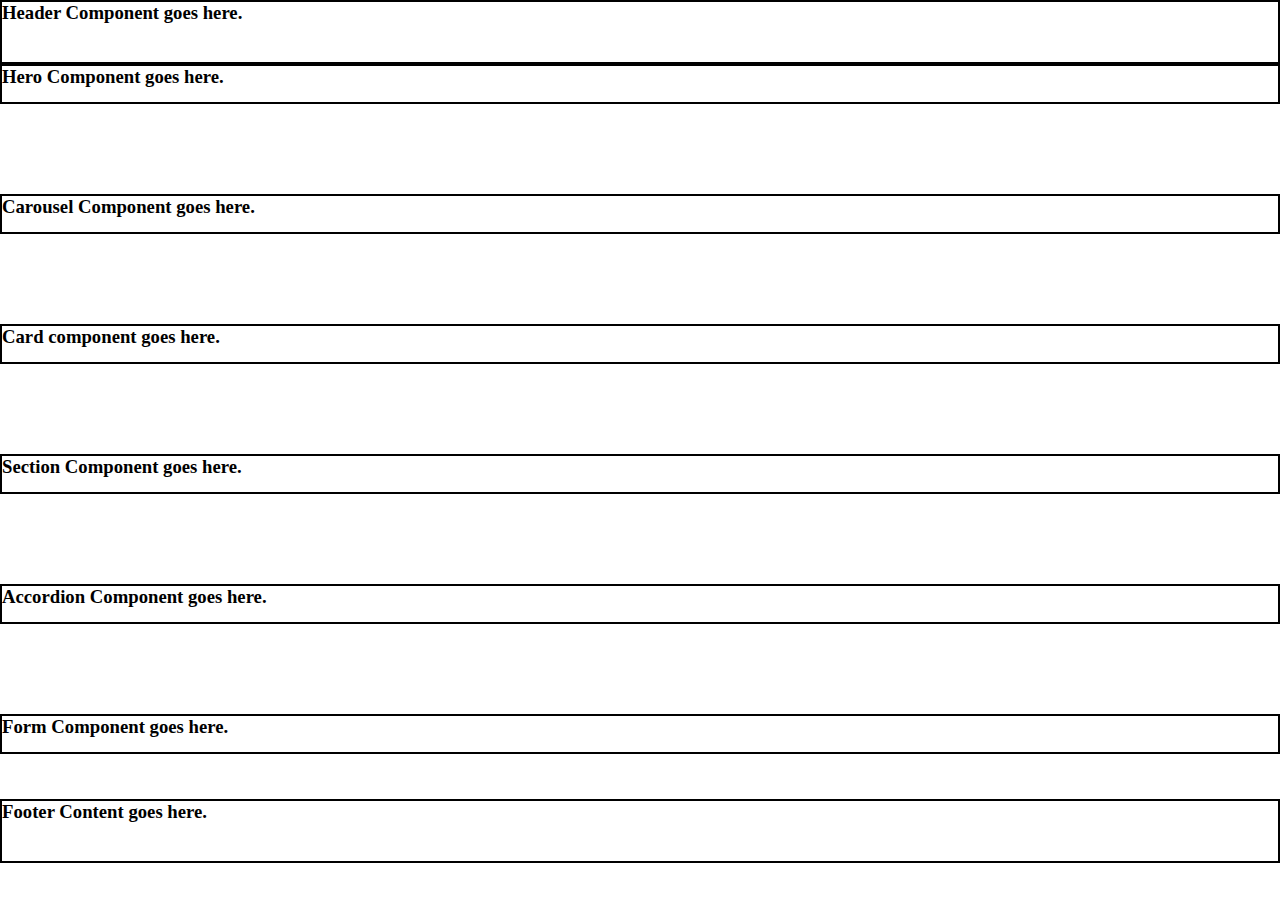
==== index.html @ b5fe6927 "feat: add margins and components layout" ====
<!DOCTYPE html>
<html lang="en">
  <head>
    <meta charset="UTF-8">
    <meta name="viewport" content="width=device-width, initial-scale=1.0">
    <title>Website Component</title>
    <link rel="stylesheet" href="css/global.css">
    <link rel="stylesheet" href="css/components/header.css">
    <link rel="stylesheet" href="css/components/hero.css">
    <link rel="stylesheet" href="css/components/carousel.css">
    <link rel="stylesheet" href="css/components/card.css">
    <link rel="stylesheet" href="css/components/section.css">
    <link rel="stylesheet" href="css/components/accordion.css">
    <link rel="stylesheet" href="css/components/form.css">
  </head>
  <body>
    <header id="header"></header>
    <main>
      <div id="hero"></div>
      <div id="carousel"></div>
      <div id="card"></div>
      <div id="section"></div>
      <div id="accordion"></div>
      <div id="form"></div>
    </main>
    <footer id="footer">
      <h3>Footer Content goes here.</h3>
    </footer>

    <script>
      document.addEventListener("DOMContentLoaded", () => {
        fetch('components/header.html')
          .then(response => response.text())
          .then(data => document.getElementById('header').innerHTML = data);

        fetch('components/hero.html')
          .then(response => response.text())
          .then(data => document.getElementById('hero').innerHTML = data);

        fetch('components/carousel.html')
          .then(response => response.text())
          .then(data => document.getElementById('carousel').innerHTML = data);

        fetch('components/card.html')
          .then(response => response.text())
          .then(data => document.getElementById('card').innerHTML = data);

        fetch('components/section.html')
          .then(response => response.text())
          .then(data => document.getElementById('section').innerHTML = data);

        fetch('components/accordion.html')
          .then(response => response.text())
          .then(data => document.getElementById('accordion').innerHTML = data);

        fetch('components/form.html')
          .then(response => response.text())
          .then(data => document.getElementById('form').innerHTML = data);
      });
    </script>
  </body>
</html>
---- css/global.css ----
* {
  margin: 0;
  padding: 0;
  box-sizing: border-box;
}

body {
	background-color: #ffffff;
}

main {
  display: flex;
  align-items: center;
  flex-direction: column;
}

header {
  border: 2px solid black;
  height: 64px;
  min-width: 100%;
}

#hero {
  border: 2px solid black;
  min-height: 40px;
  min-width: 100%;
  margin: 0 0 45px 0;
}

#carousel {
  border: 2px solid black;
  min-height: 40px;
  min-width: 100%;
  margin: 45px 0;
}

#card {
  border: 2px solid black;
  min-height: 40px;
  min-width: 100%;
  margin: 45px 0;
}

#section {
  border: 2px solid black;
  min-height: 40px;
  min-width: 100%;
  margin: 45px 0;
}

#accordion {
  border: 2px solid black;
  min-height: 40px;
  min-width: 100%;
  margin: 45px 0;
}

#form {
  border: 2px solid black;
  min-height: 40px;
  min-width: 100%;
  margin: 45px 0;
}

footer {
  border: 2px solid black;
  height: 64px;
  min-width: 100%;
}
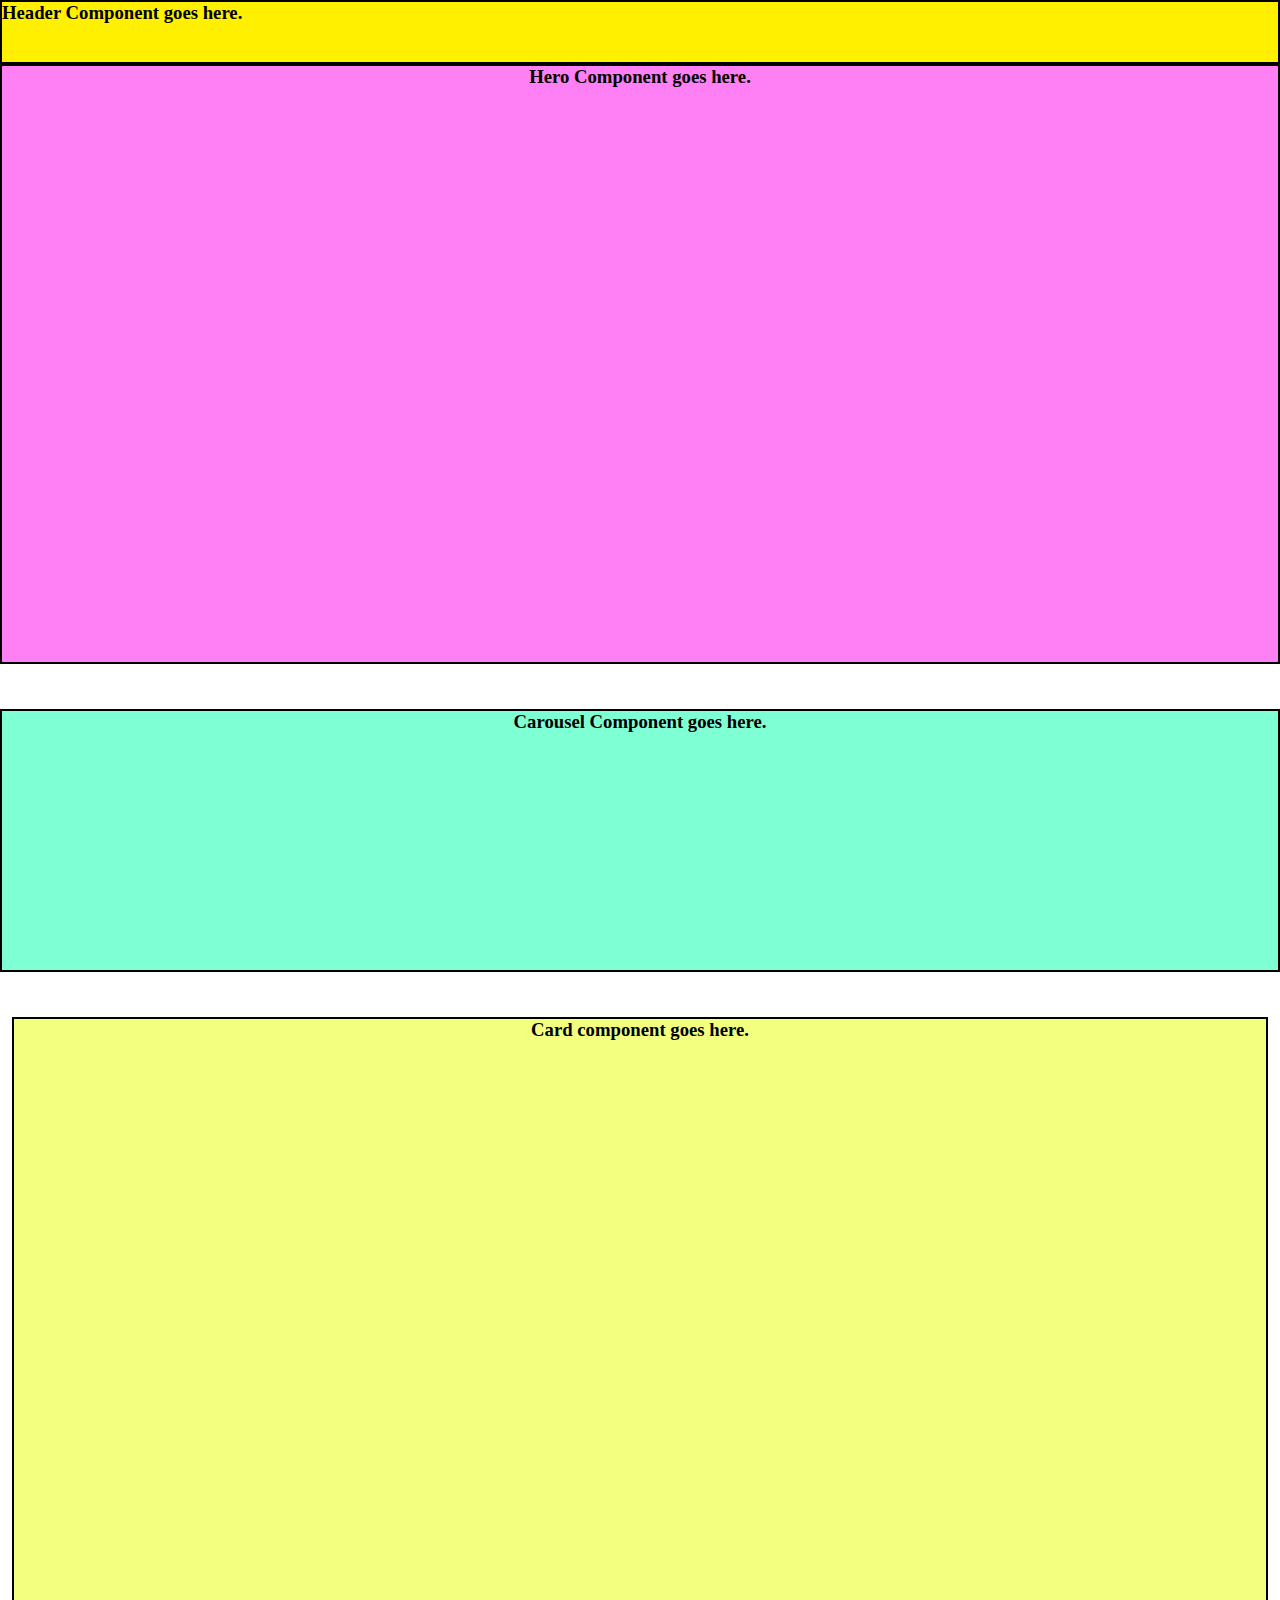
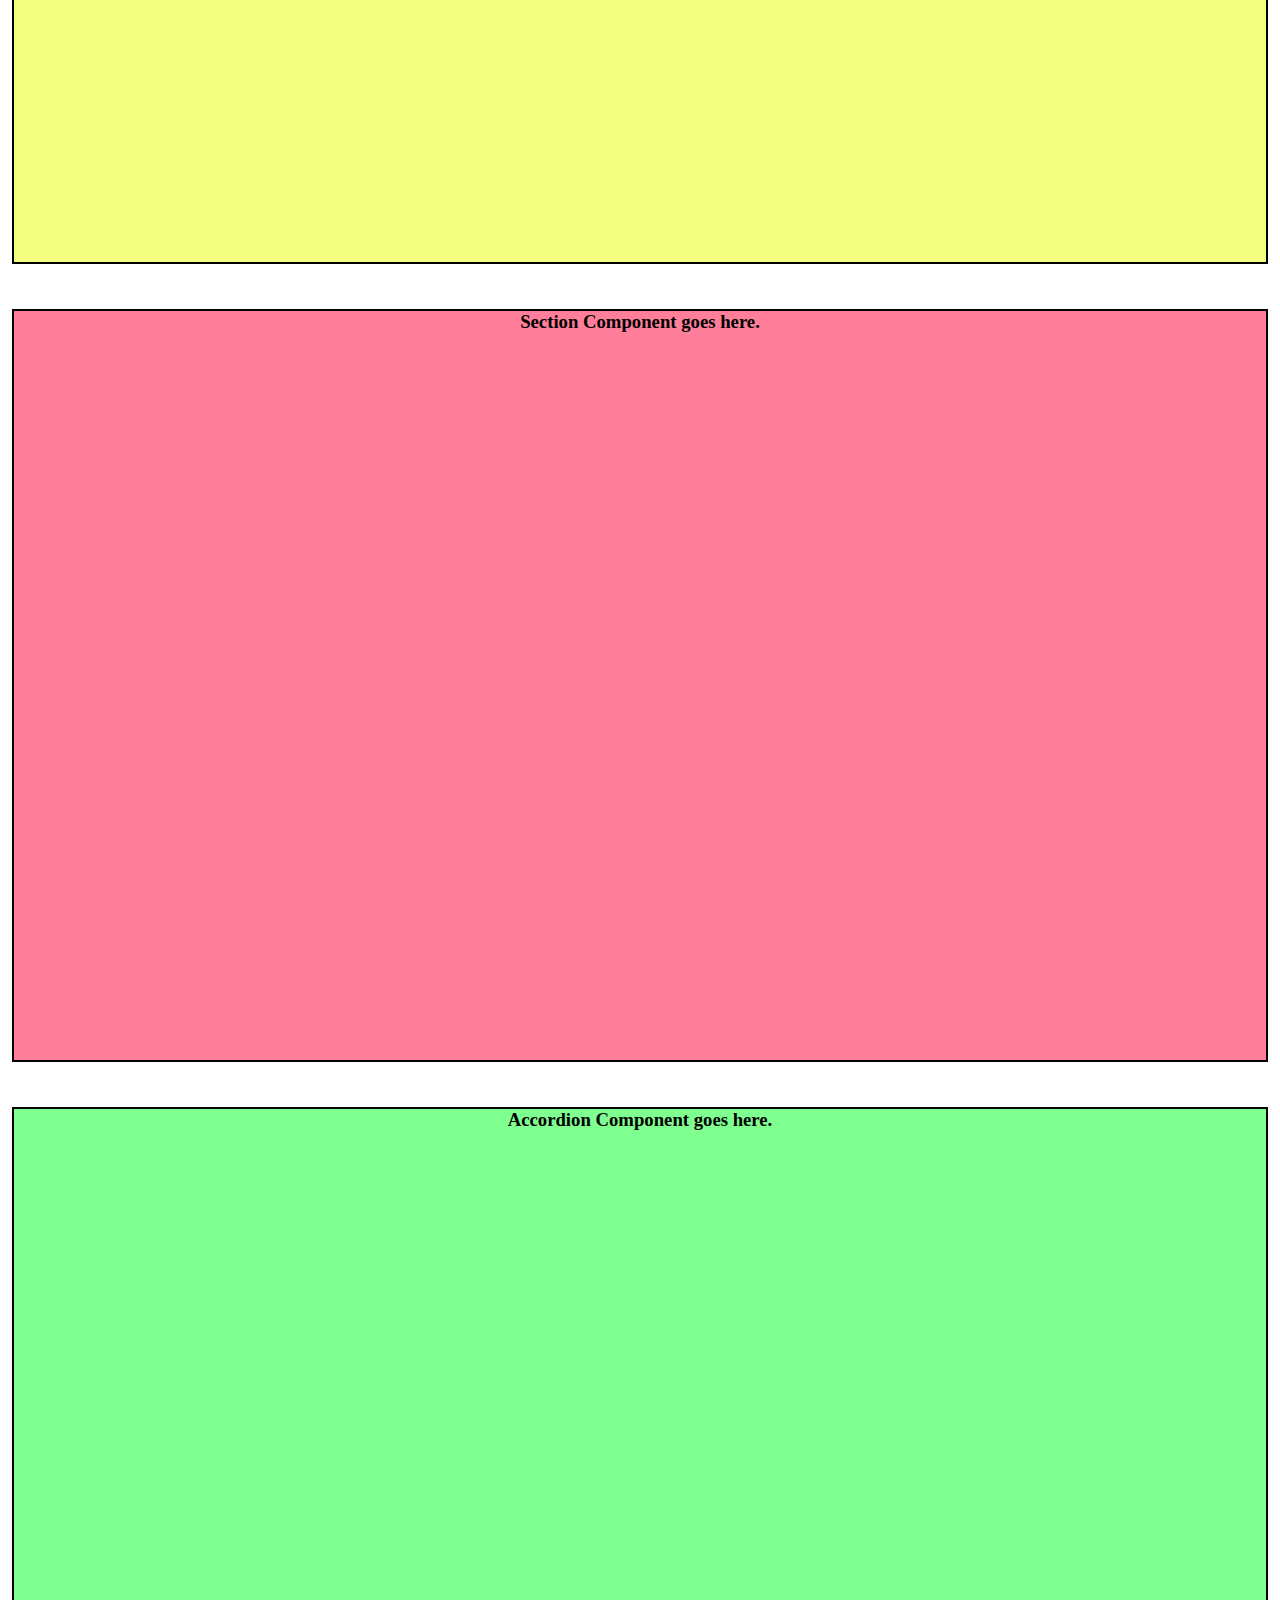
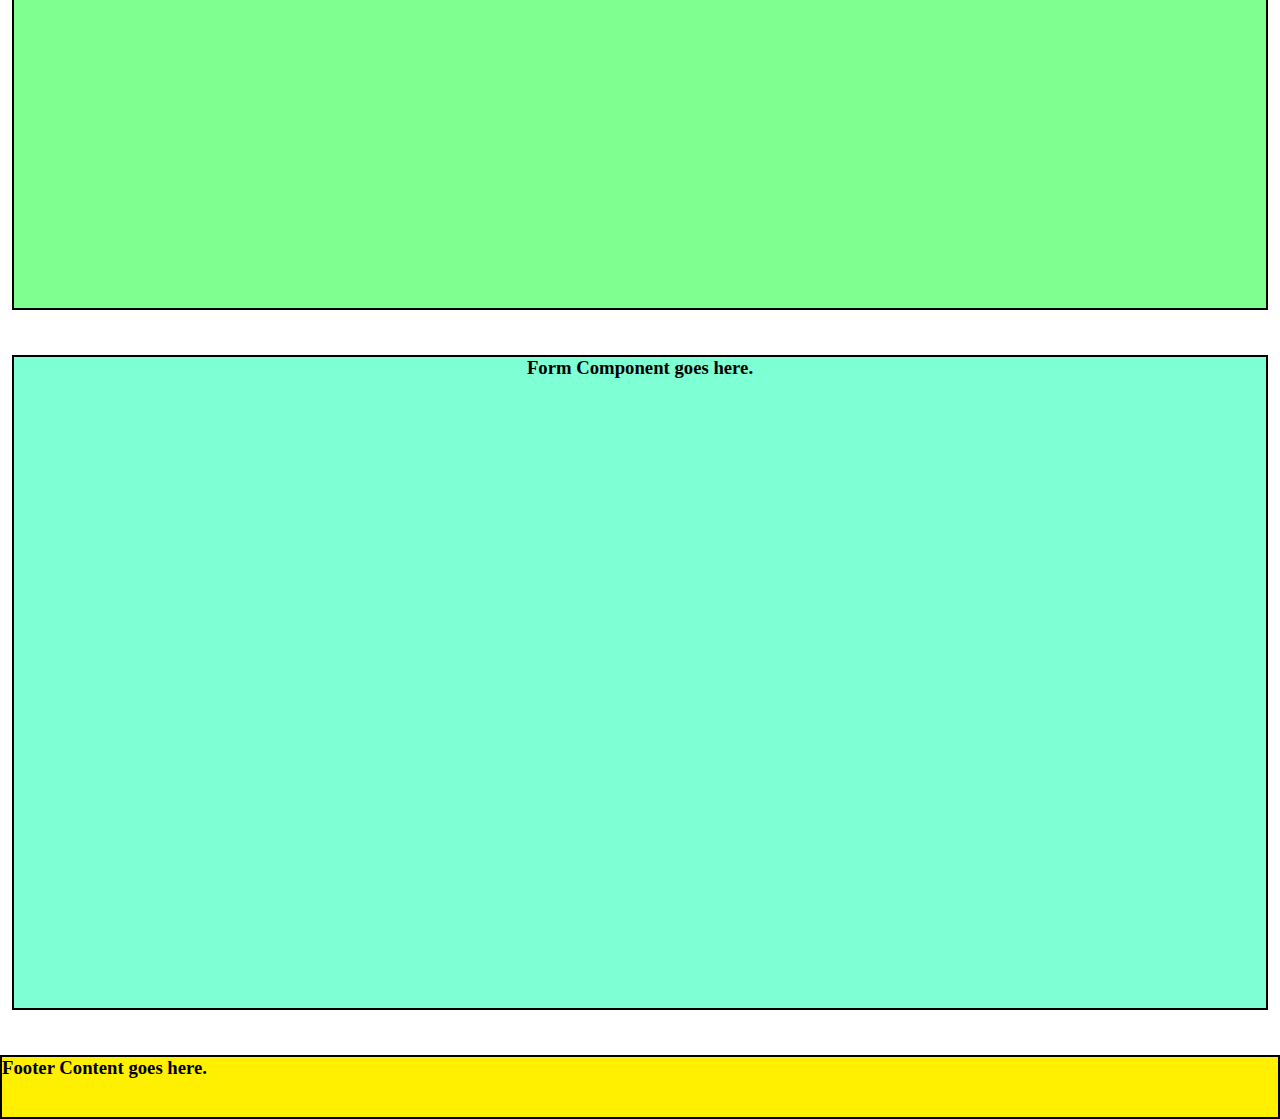
==== commit b17e5f88: "refactor: move individual css to each components" ====
--- a/index.html
+++ b/index.html
@@ -5,13 +5,6 @@
     <meta name="viewport" content="width=device-width, initial-scale=1.0">
     <title>Website Component</title>
     <link rel="stylesheet" href="css/global.css">
-    <link rel="stylesheet" href="css/components/header.css">
-    <link rel="stylesheet" href="css/components/hero.css">
-    <link rel="stylesheet" href="css/components/carousel.css">
-    <link rel="stylesheet" href="css/components/card.css">
-    <link rel="stylesheet" href="css/components/section.css">
-    <link rel="stylesheet" href="css/components/accordion.css">
-    <link rel="stylesheet" href="css/components/form.css">
   </head>
   <body>
     <header id="header"></header>
--- a/css/global.css
+++ b/css/global.css
@@ -6,9 +6,17 @@
 
 body {
 	background-color: #ffffff;
+  display: flex;
+  flex-direction: column;
+  justify-content: center;
+  align-items: center;
 }
 
 main {
+  width: 100vw;
+}
+
+main div {
   display: flex;
   align-items: center;
   flex-direction: column;
@@ -22,48 +30,50 @@
 
 #hero {
   border: 2px solid black;
-  min-height: 40px;
+  height: 600px;
   min-width: 100%;
   margin: 0 0 45px 0;
 }
 
 #carousel {
   border: 2px solid black;
-  min-height: 40px;
+  height: 263px;
   min-width: 100%;
   margin: 45px 0;
 }
 
 #card {
   border: 2px solid black;
-  min-height: 40px;
-  min-width: 100%;
-  margin: 45px 0;
+  height: 847px;
+  max-width: 1256px;
+  margin: 45px auto 45px auto;
 }
 
 #section {
   border: 2px solid black;
-  min-height: 40px;
-  min-width: 100%;
-  margin: 45px 0;
+  height: 753px;
+  max-width: 1256px;
+  margin: 45px auto 45px auto;
 }
 
 #accordion {
   border: 2px solid black;
-  min-height: 40px;
-  min-width: 100%;
-  margin: 45px 0;
+  height: 803px;
+  max-width: 1256px;
+  margin: 45px auto 45px auto;
 }
 
 #form {
   border: 2px solid black;
-  min-height: 40px;
-  min-width: 100%;
-  margin: 45px 0;
+  height: 655px;
+  max-width: 1256px;
+  margin: 45px auto 45px auto;
 }
 
 footer {
   border: 2px solid black;
   height: 64px;
   min-width: 100%;
+  background: var(--main-yellow) 0% 0% no-repeat padding-box;
+  background: #FFF000 0% 0% no-repeat padding-box;
 }
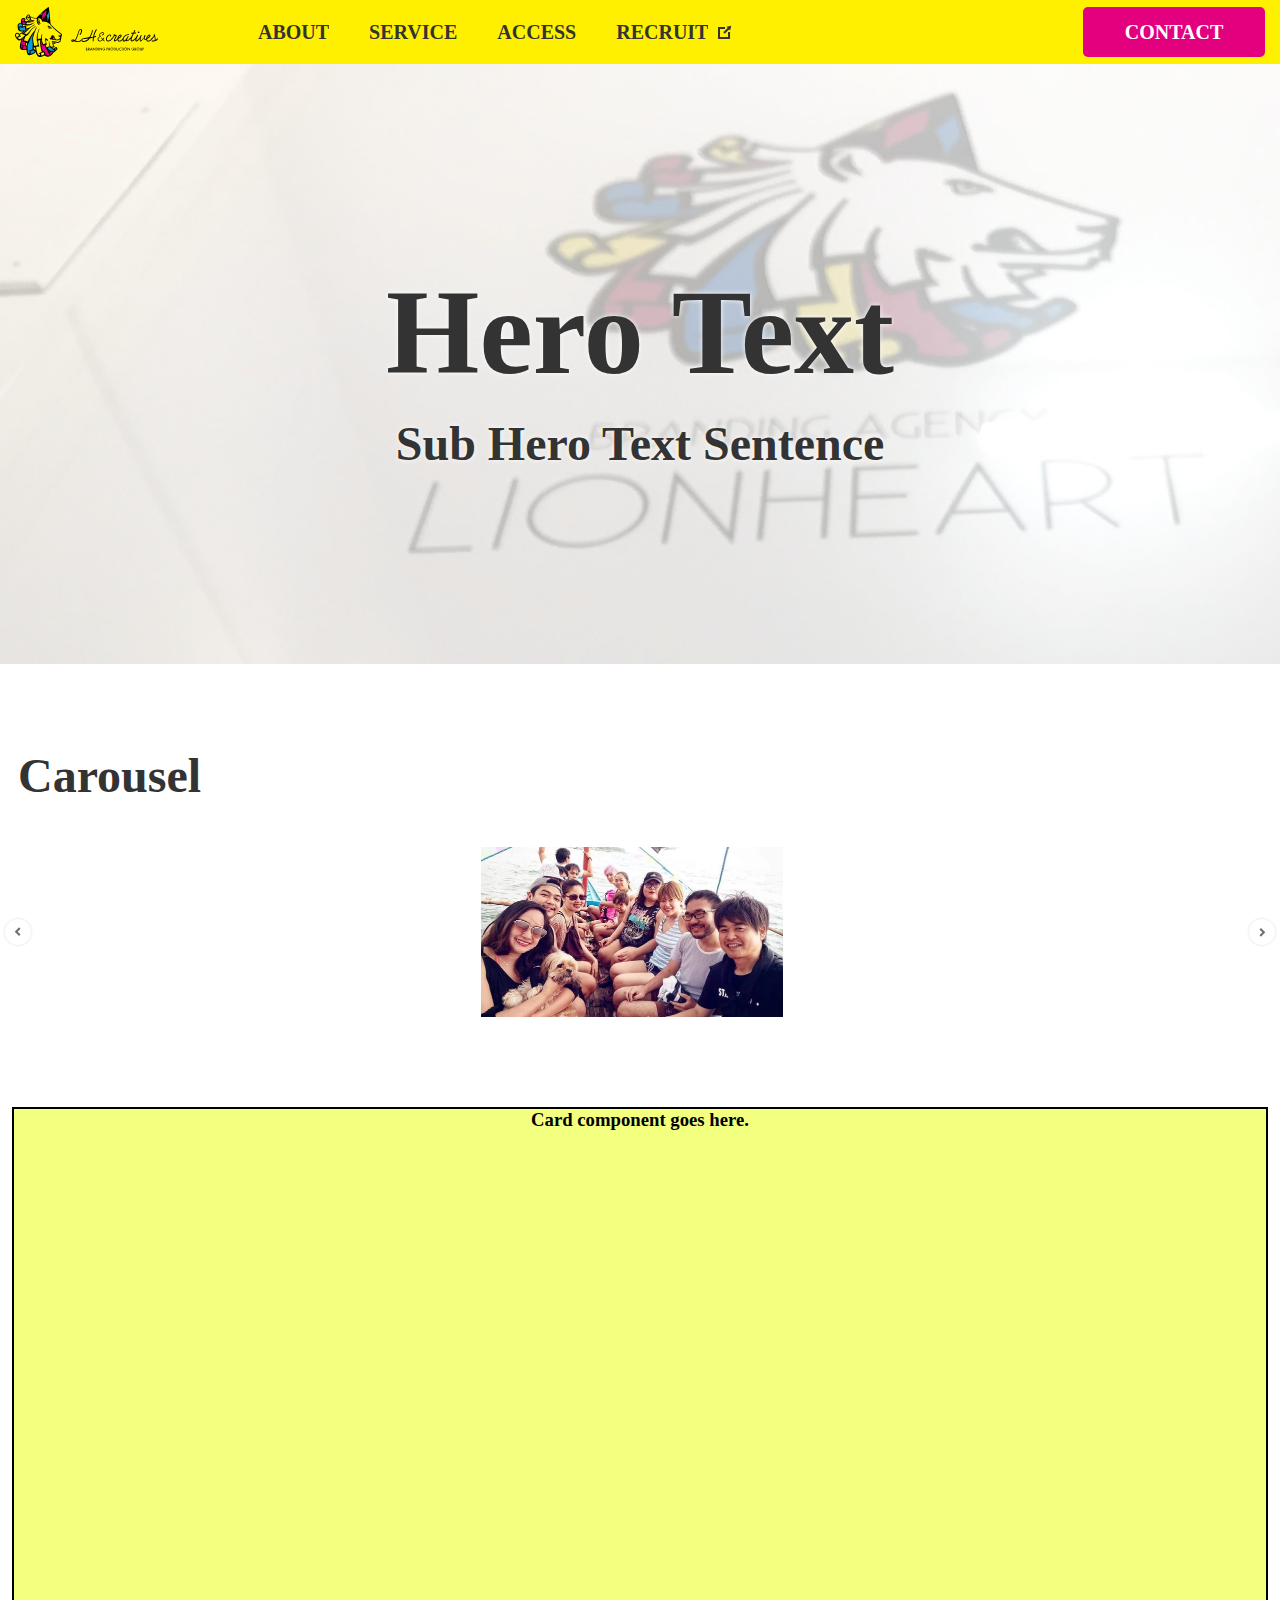
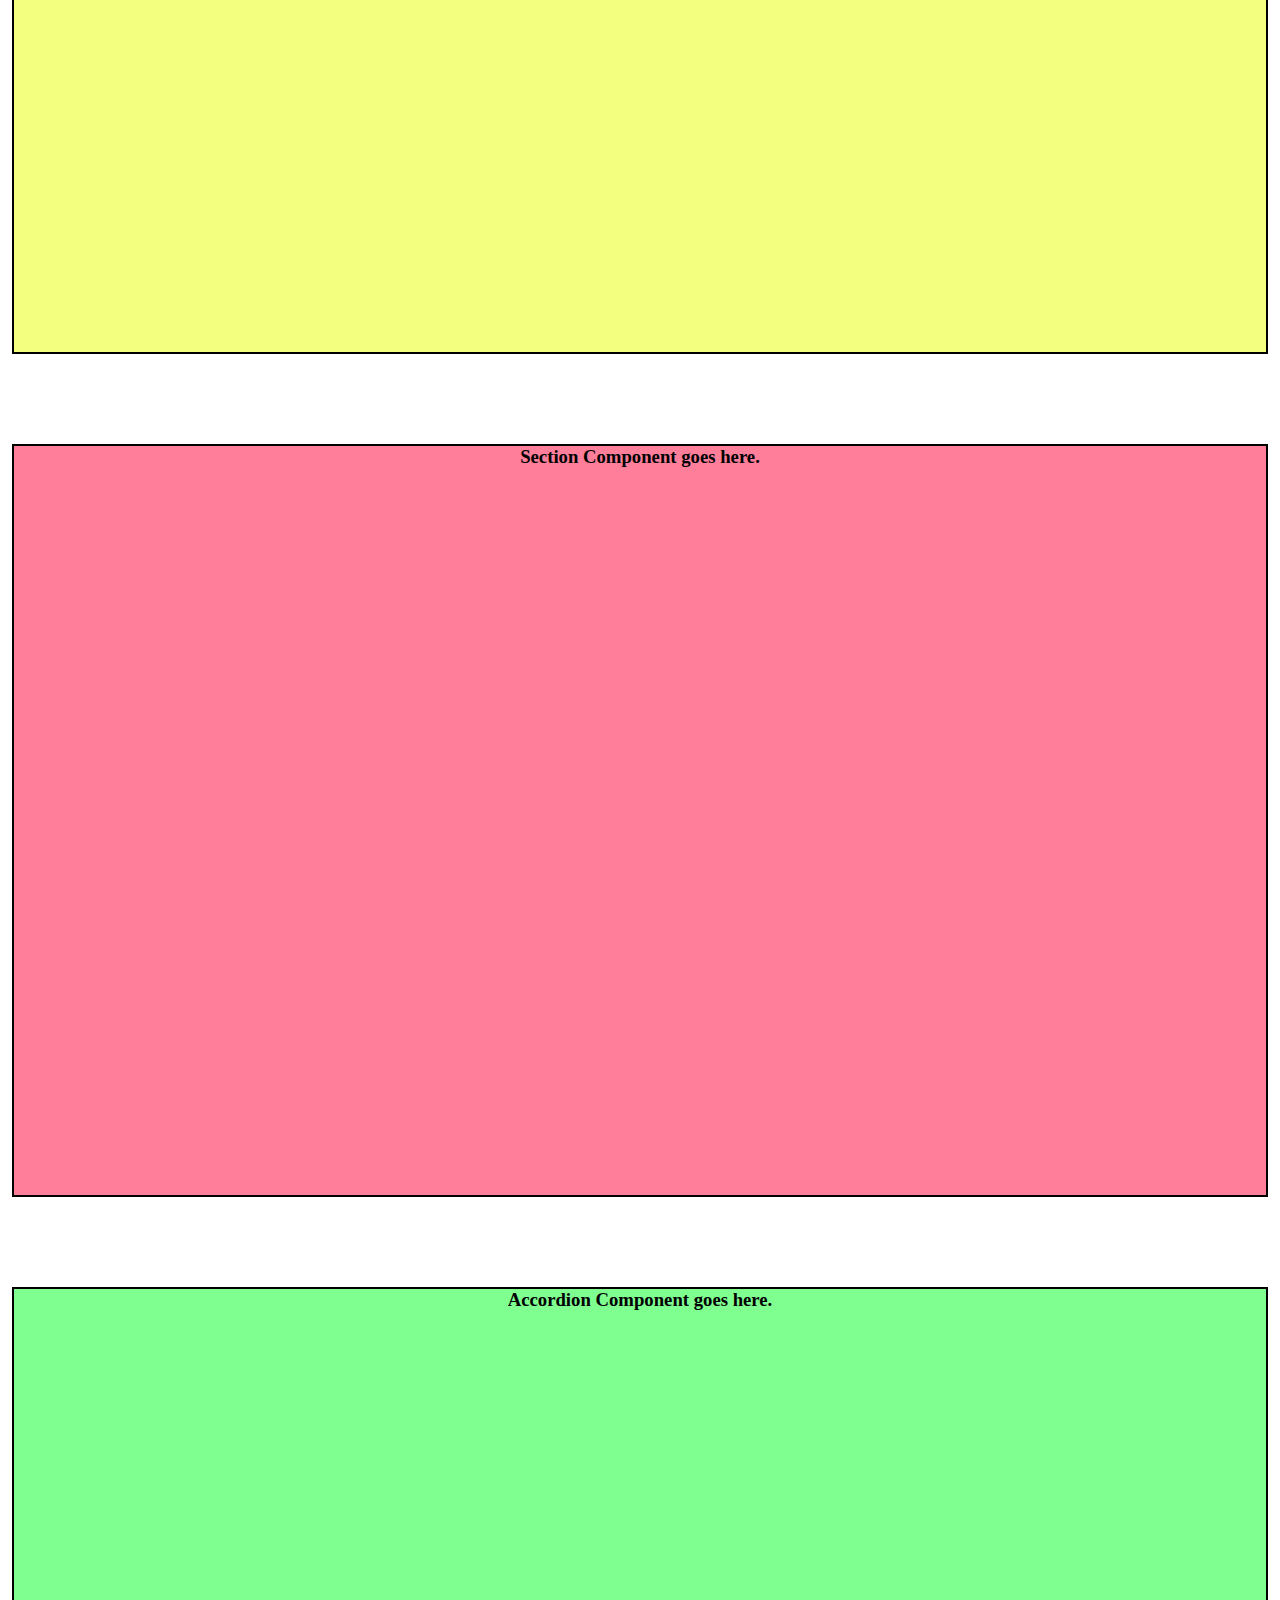
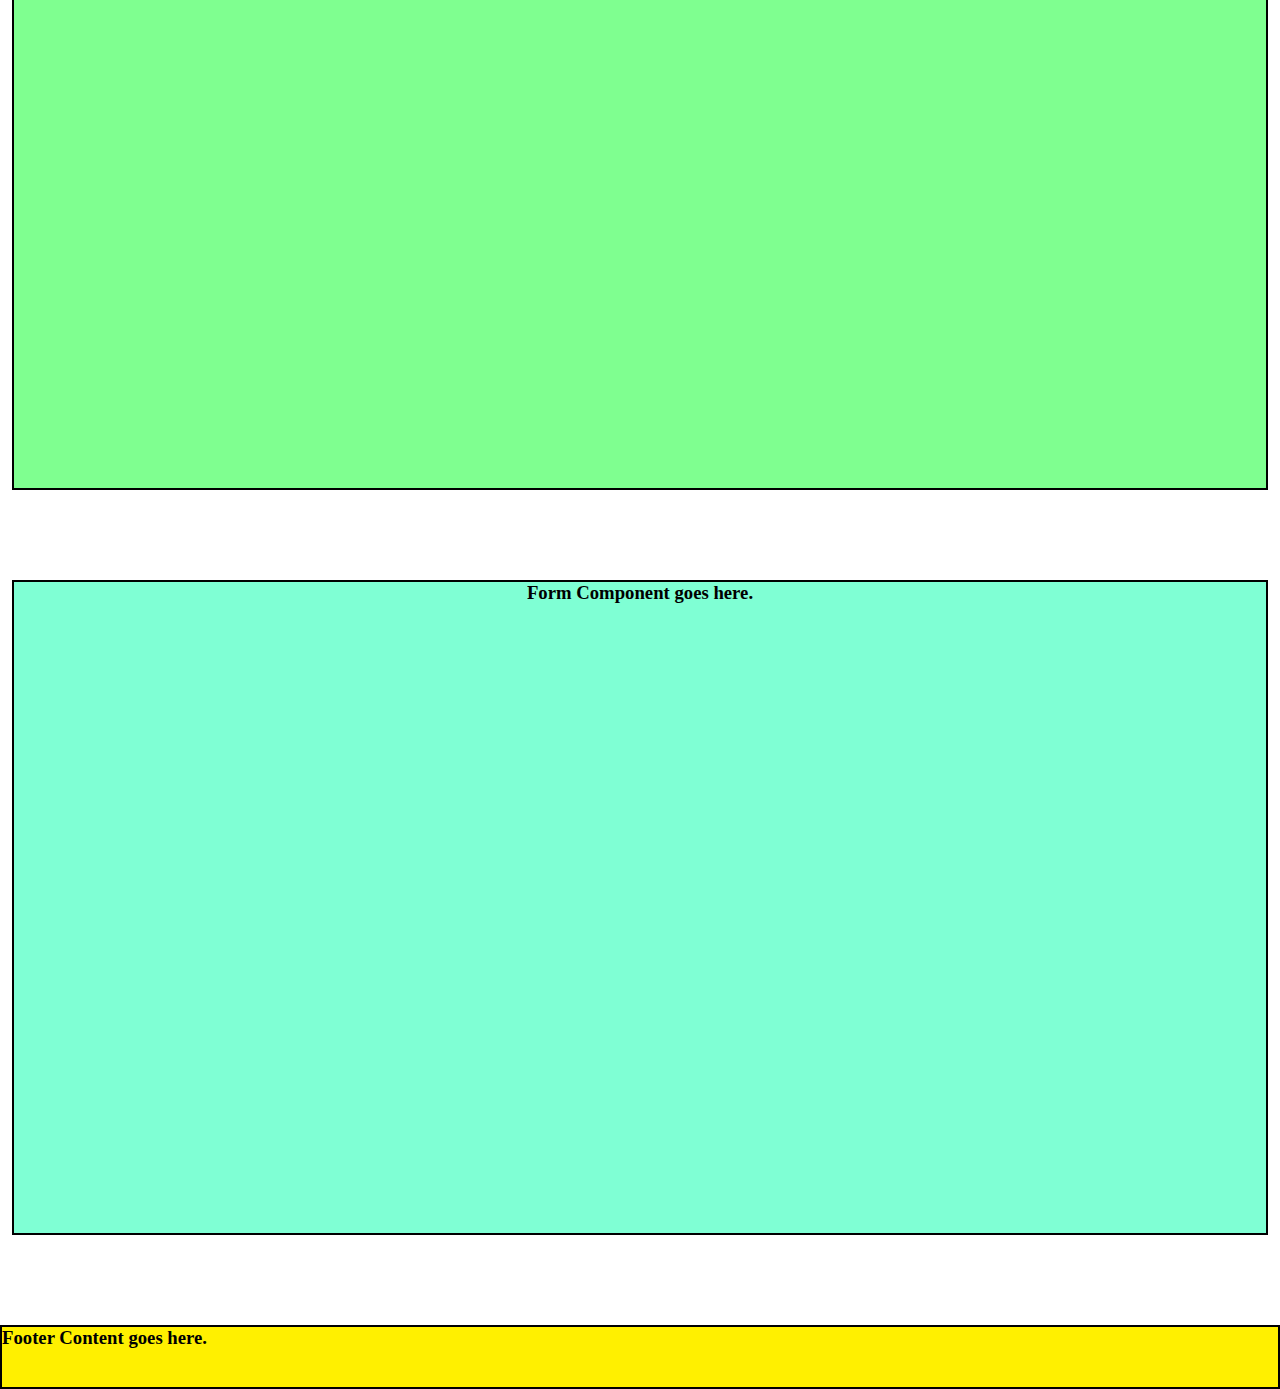
==== commit 52345d91: "feat: add initial single image carousel" ====
--- a/index.html
+++ b/index.html
@@ -29,10 +29,36 @@
         fetch('components/hero.html')
           .then(response => response.text())
           .then(data => document.getElementById('hero').innerHTML = data);
-
+        
         fetch('components/carousel.html')
           .then(response => response.text())
-          .then(data => document.getElementById('carousel').innerHTML = data);
+          .then(data => {
+            document.getElementById('carousel').innerHTML = data;
+            const images = document.querySelectorAll('#carousel-images img');
+            const prevButton = document.querySelector('.carousel-arrow.prev');
+            const nextButton = document.querySelector('.carousel-arrow.next');
+            
+            let currentIndex = 0;
+            
+            const updateCarousel = () => {
+              images.forEach((img, index) => {
+              img.style.display = index === currentIndex ? 'block' : 'none';
+              });
+            };
+            
+            prevButton.addEventListener('click', () => {
+            alert('HAHAHHA')
+              currentIndex = (currentIndex === 0) ? images.length - 1 : currentIndex - 1;
+              updateCarousel();
+            });
+            
+            nextButton.addEventListener('click', () => {
+              currentIndex = (currentIndex === images.length - 1) ? 0 : currentIndex + 1;
+              updateCarousel();
+            });
+            
+            updateCarousel();
+          });
 
         fetch('components/card.html')
           .then(response => response.text())
--- a/css/global.css
+++ b/css/global.css
@@ -2,6 +2,7 @@
   margin: 0;
   padding: 0;
   box-sizing: border-box;
+  overflow-x: hidden;
 }
 
 body {
@@ -23,51 +24,49 @@
 }
 
 header {
-  border: 2px solid black;
   height: 64px;
-  min-width: 100%;
+  width: 100%;
 }
 
 #hero {
-  border: 2px solid black;
   height: 600px;
-  min-width: 100%;
+  width: 100vw;
   margin: 0 0 45px 0;
 }
 
 #carousel {
-  border: 2px solid black;
   height: 263px;
-  min-width: 100%;
-  margin: 45px 0;
+  width: 100vw;
+  margin: 90px 0;
+  flex-wrap: wrap;
 }
 
 #card {
   border: 2px solid black;
   height: 847px;
   max-width: 1256px;
-  margin: 45px auto 45px auto;
+  margin: 0 auto 90px auto;
 }
 
 #section {
   border: 2px solid black;
   height: 753px;
   max-width: 1256px;
-  margin: 45px auto 45px auto;
+  margin: 0 auto 90px auto;
 }
 
 #accordion {
   border: 2px solid black;
   height: 803px;
   max-width: 1256px;
-  margin: 45px auto 45px auto;
+  margin: 0 auto 90px auto;
 }
 
 #form {
   border: 2px solid black;
   height: 655px;
   max-width: 1256px;
-  margin: 45px auto 45px auto;
+  margin: 0 auto 90px auto;
 }
 
 footer {
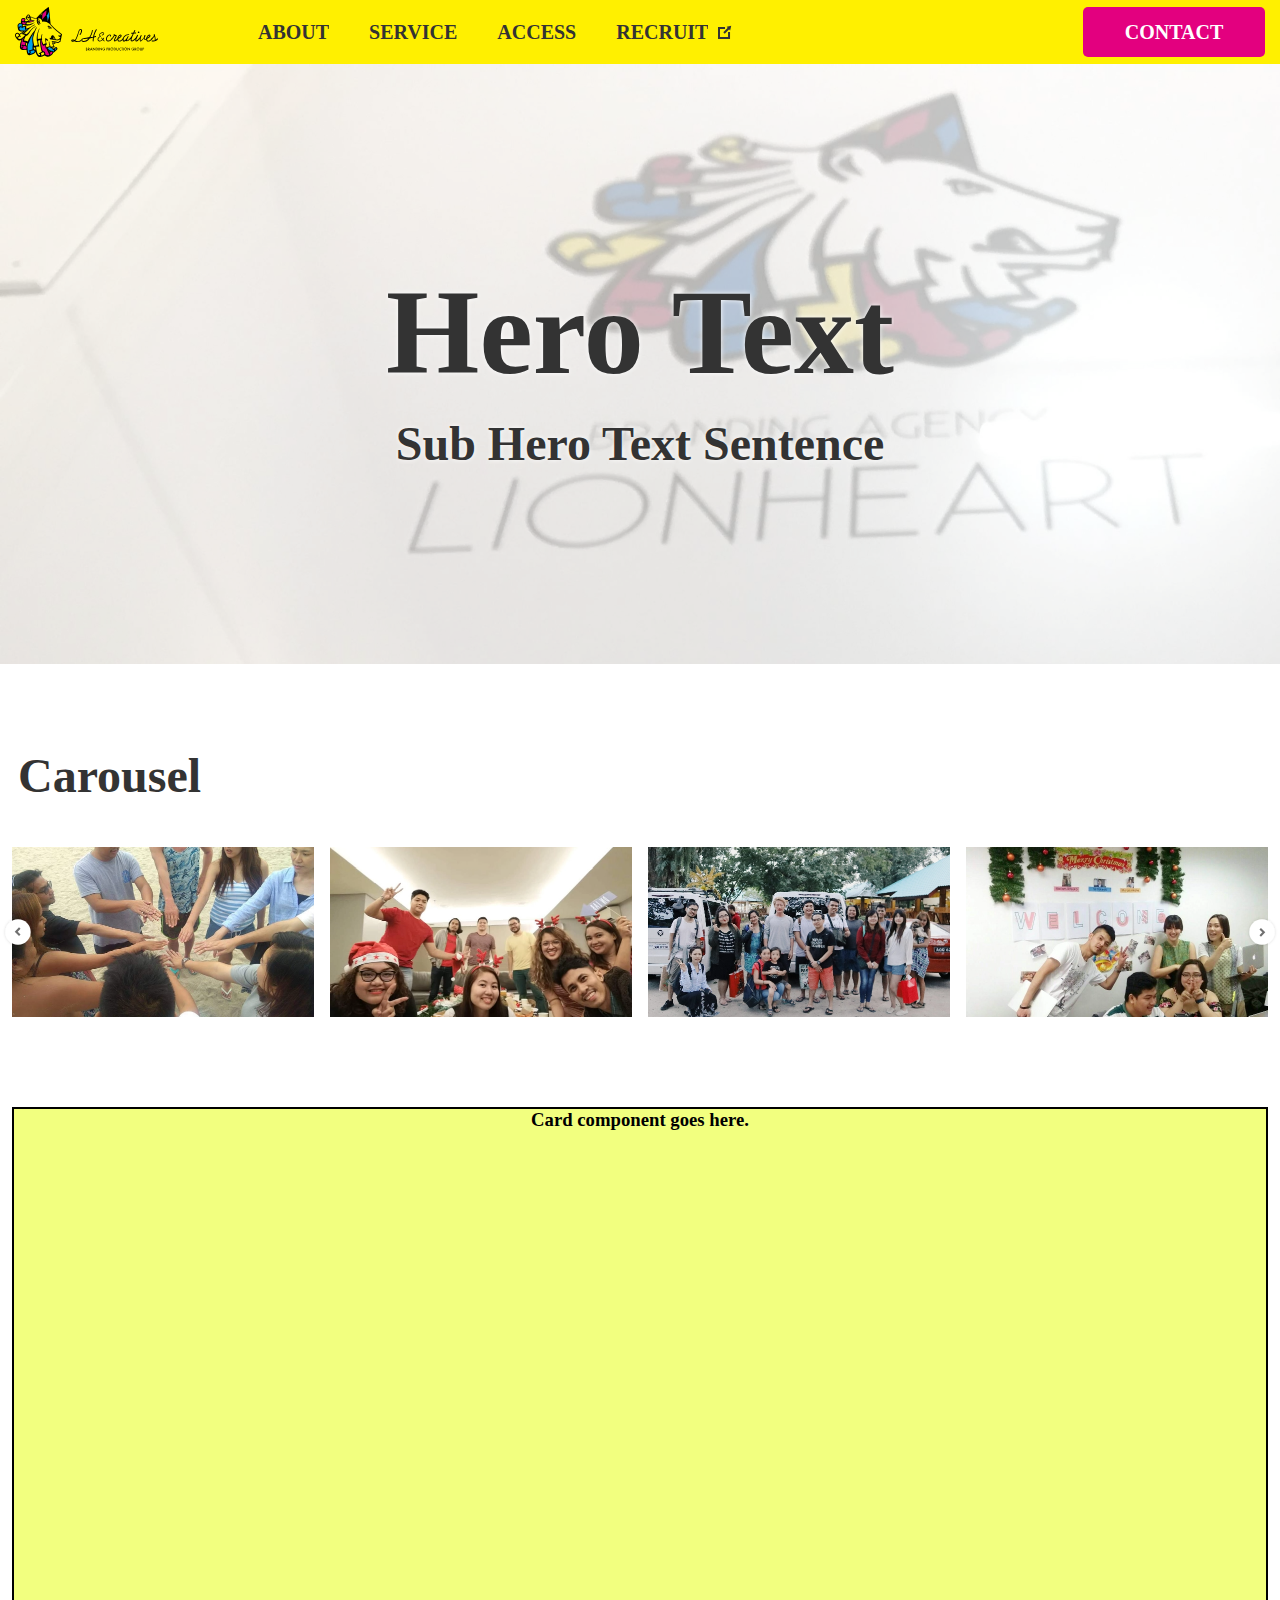
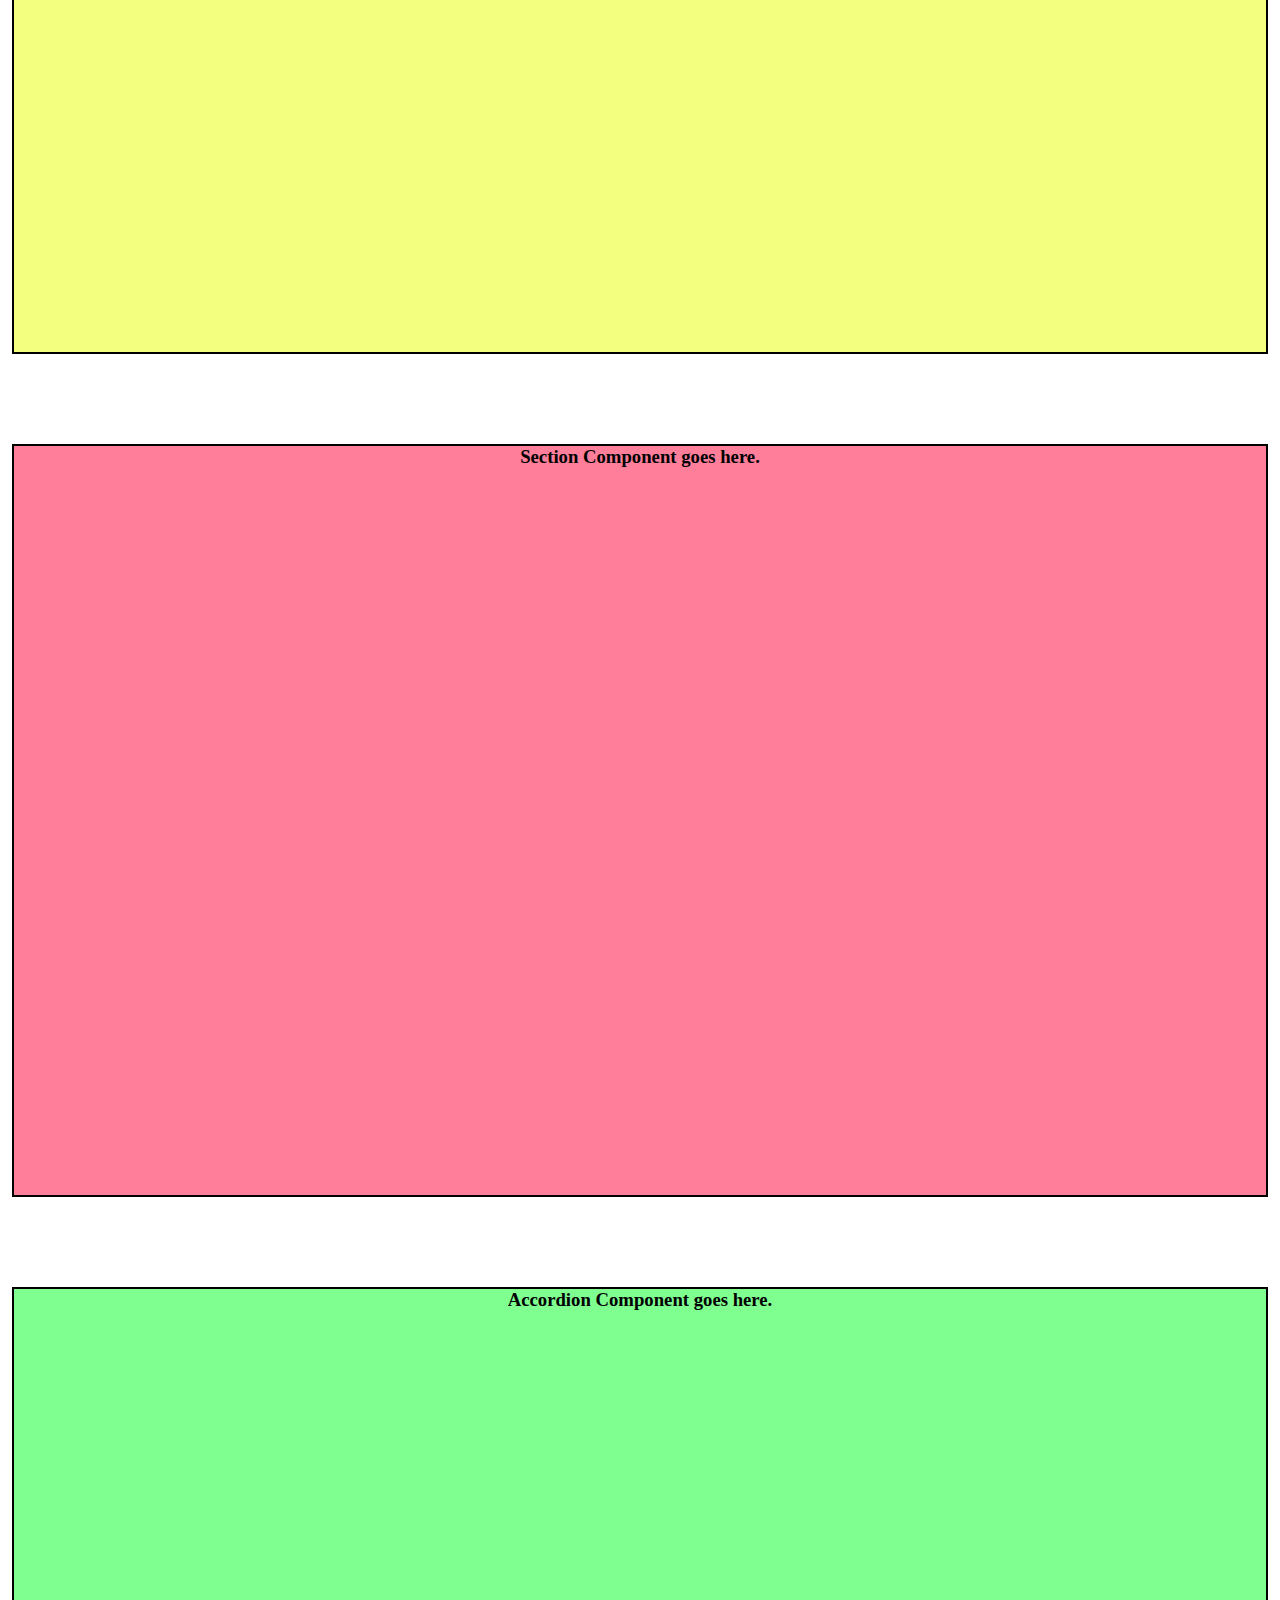
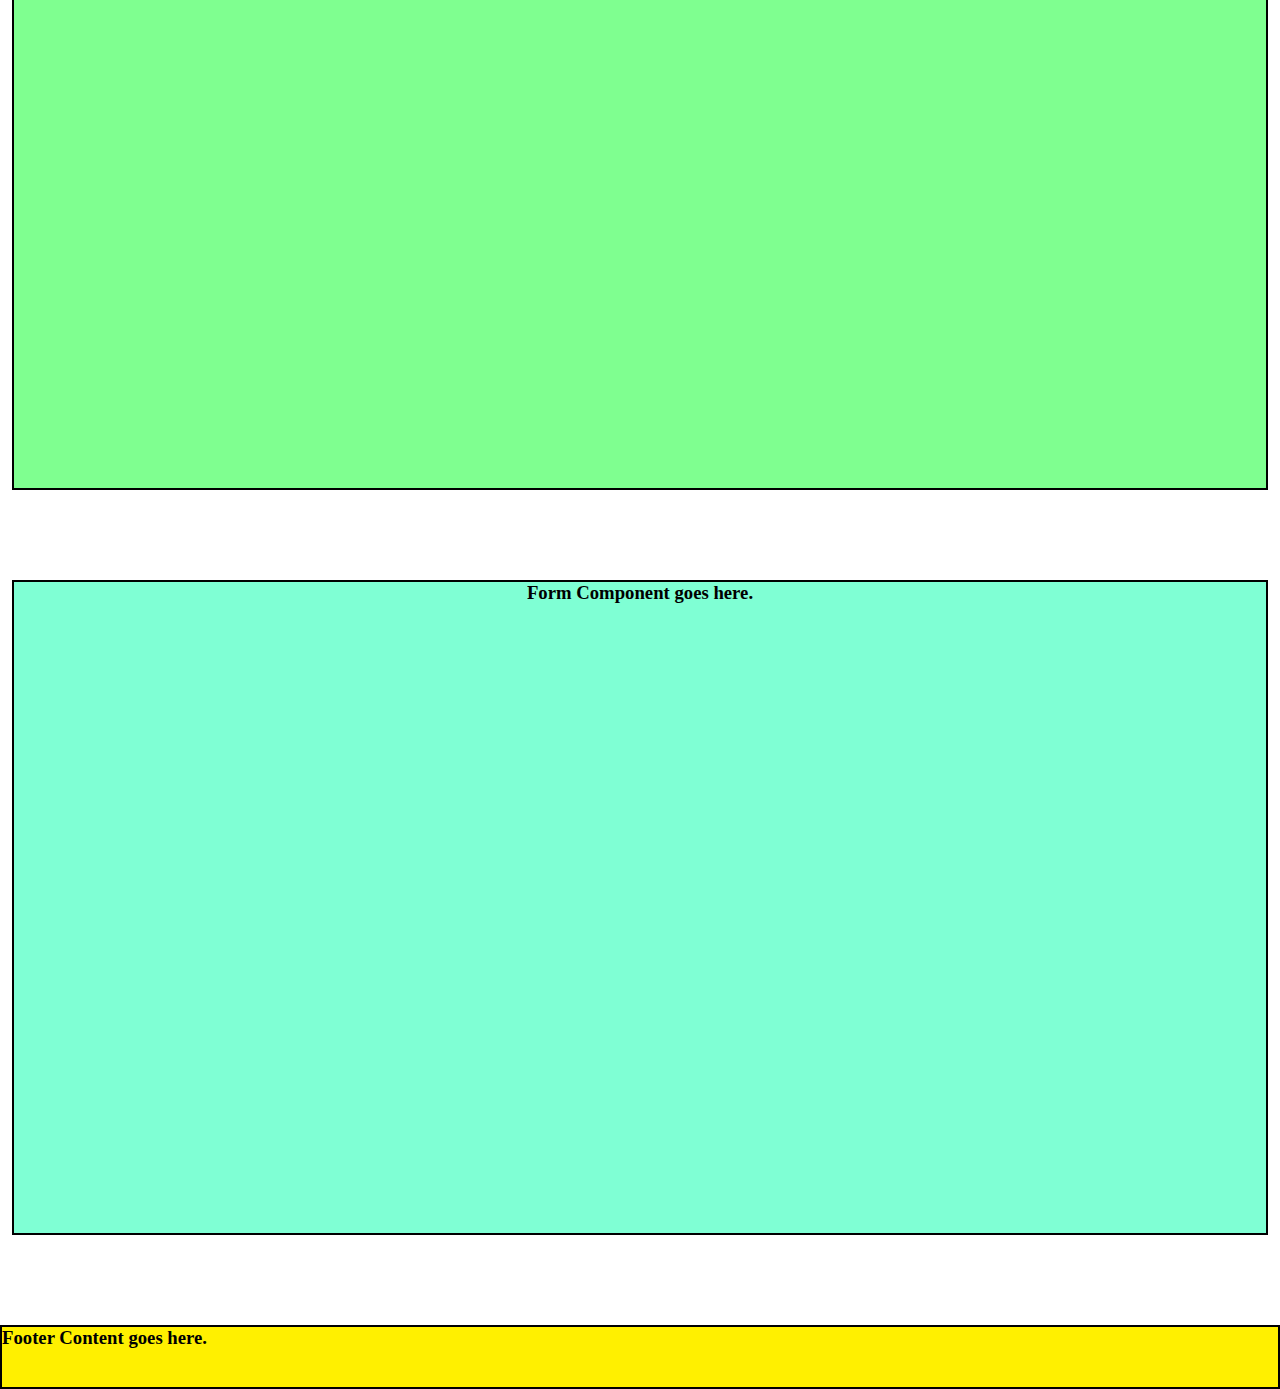
==== commit 4ba06732: "feat: add carousel animation" ====
--- a/index.html
+++ b/index.html
@@ -34,29 +34,36 @@
           .then(response => response.text())
           .then(data => {
             document.getElementById('carousel').innerHTML = data;
-            const images = document.querySelectorAll('#carousel-images img');
+
+            const carouselImages = document.querySelector('#carousel-images');
             const prevButton = document.querySelector('.carousel-arrow.prev');
             const nextButton = document.querySelector('.carousel-arrow.next');
-            
-            let currentIndex = 0;
-            
+
+            let currentMargin = 0;
+            const imageWidth = 318;
+            const totalImages = document.querySelectorAll('#carousel-images img').length;
+            const maxMargin = -(imageWidth * (totalImages - 1));
+
             const updateCarousel = () => {
-              images.forEach((img, index) => {
-              img.style.display = index === currentIndex ? 'block' : 'none';
-              });
+              console.log('currentMargin:', currentMargin)
+              carouselImages.style.marginLeft = `${currentMargin}px`;
             };
-            
+
+            // Margin limit steps in px: 0, 318, 636, 954, 1272 and 1590
             prevButton.addEventListener('click', () => {
-            alert('HAHAHHA')
-              currentIndex = (currentIndex === 0) ? images.length - 1 : currentIndex - 1;
-              updateCarousel();
+              if (currentMargin <= 1272) {
+                currentMargin += imageWidth;
+                updateCarousel();
+              }
             });
-            
+
             nextButton.addEventListener('click', () => {
-              currentIndex = (currentIndex === images.length - 1) ? 0 : currentIndex + 1;
-              updateCarousel();
+              if (currentMargin >= -1272) {
+                currentMargin -= imageWidth;
+                updateCarousel();
+              }
             });
-            
+
             updateCarousel();
           });
 
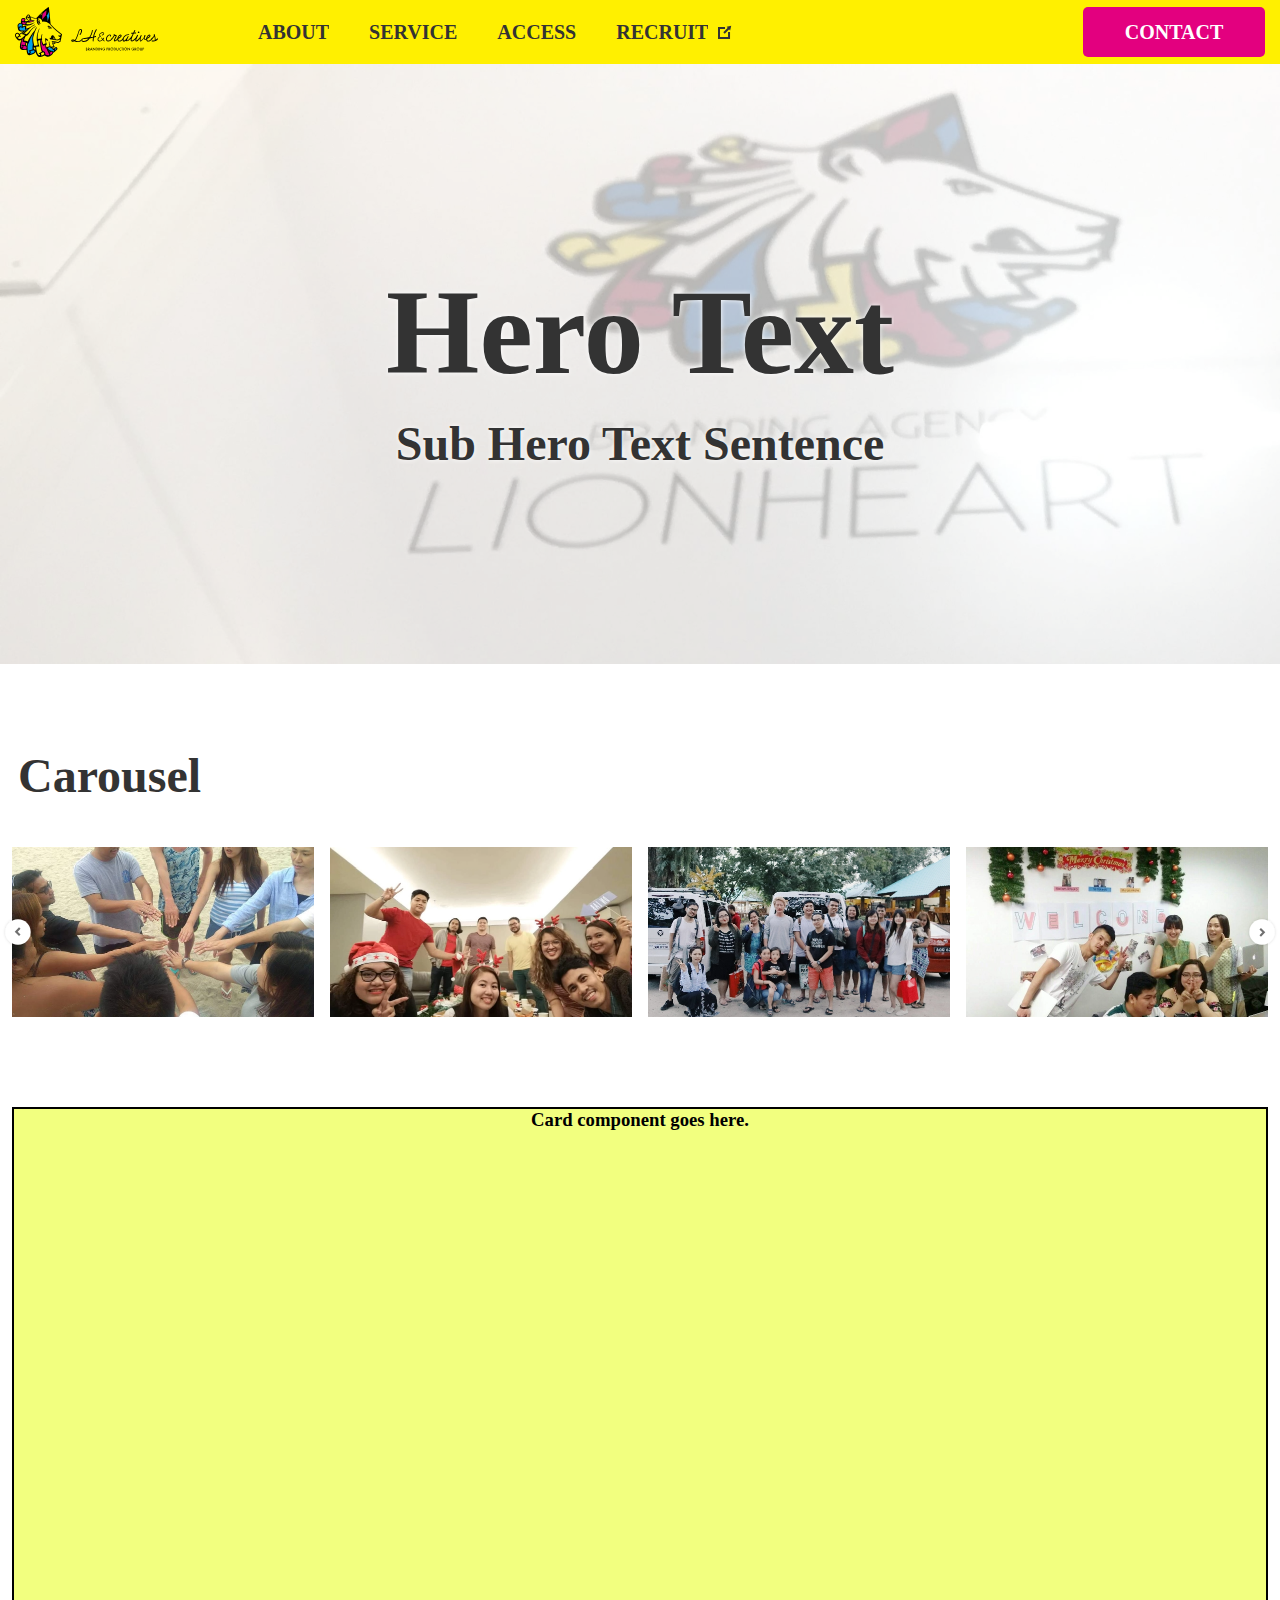
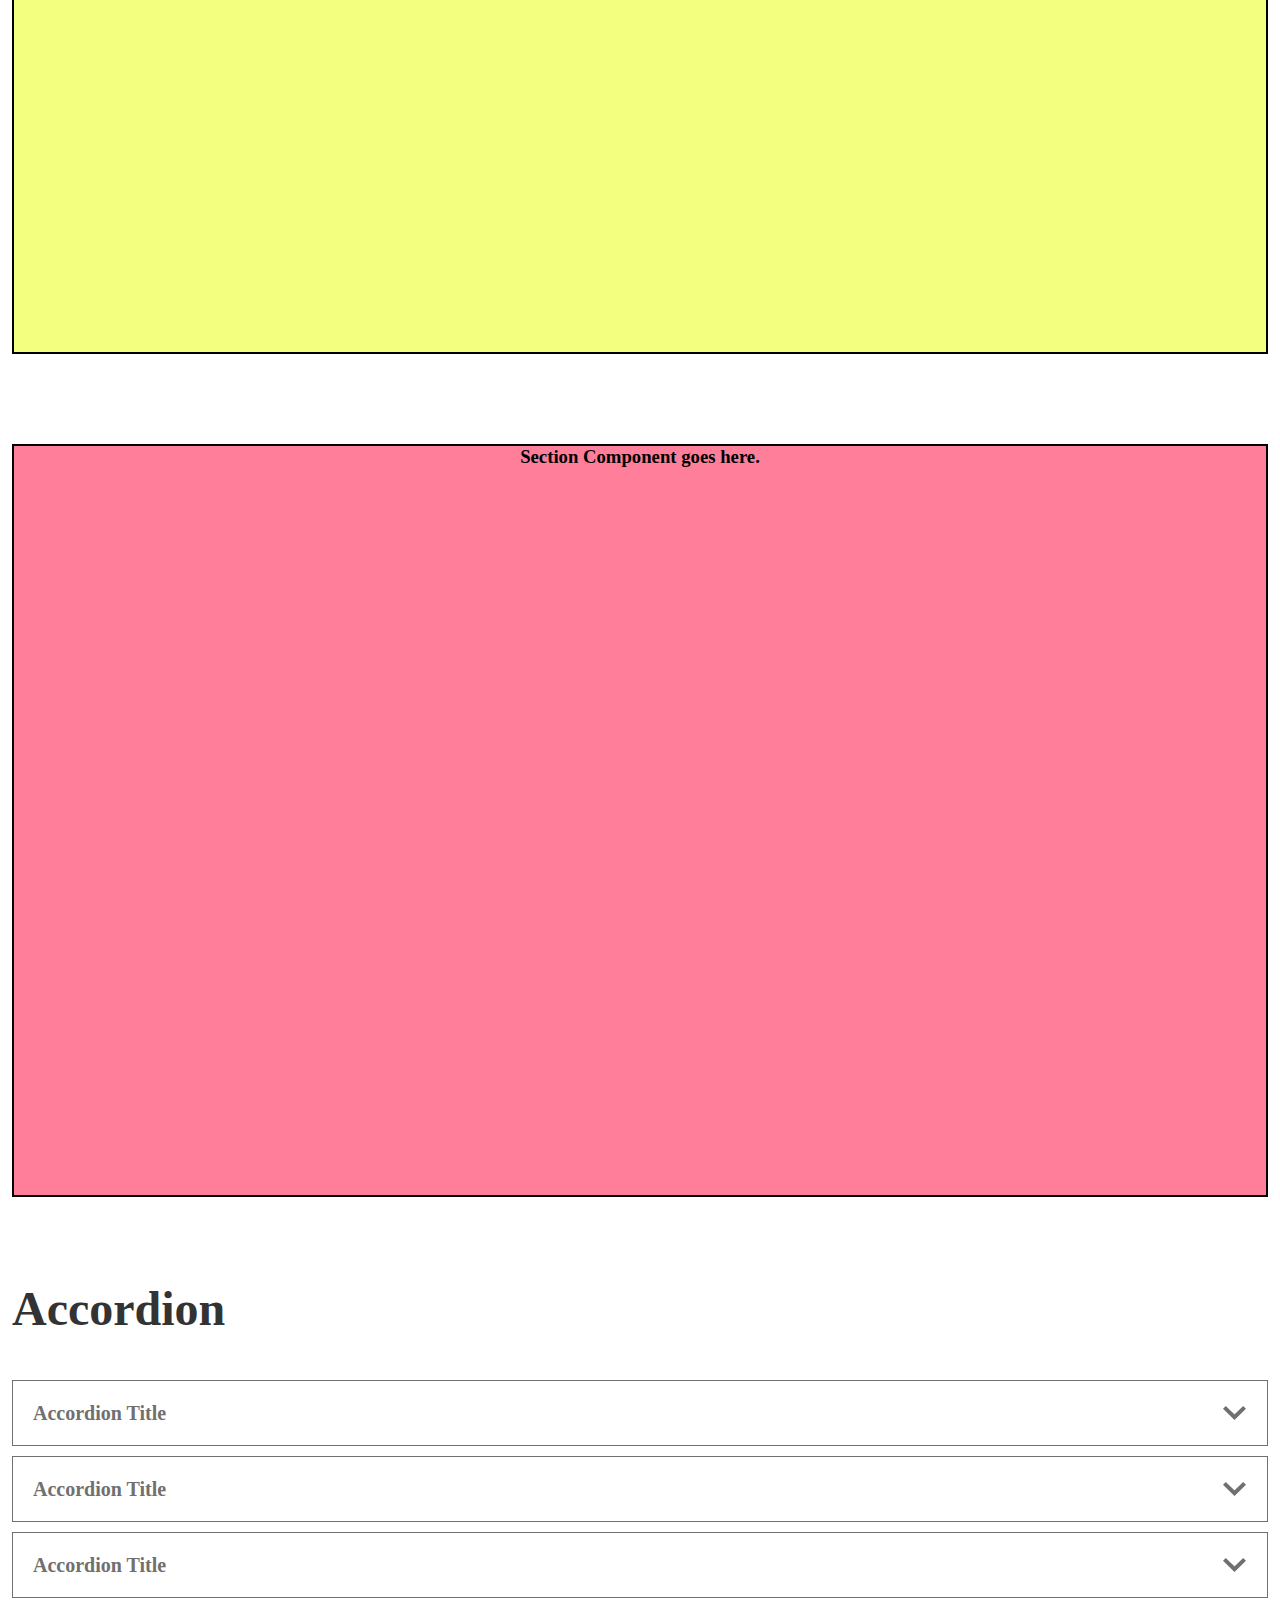
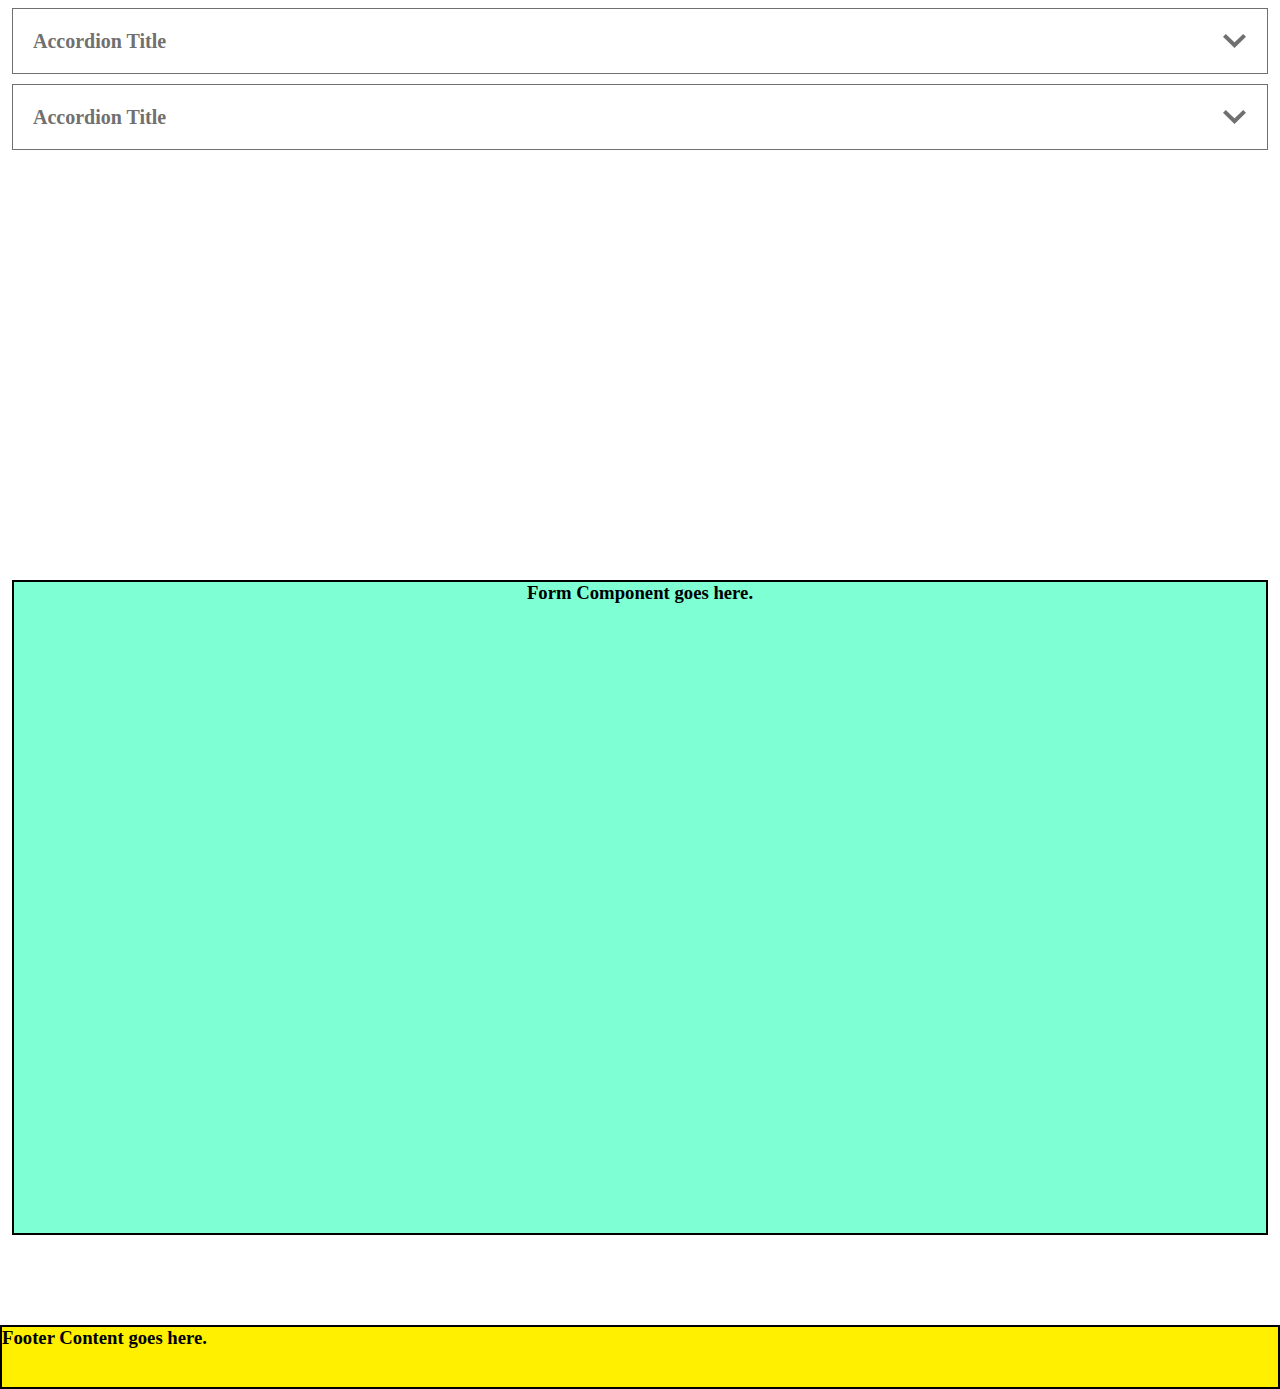
==== commit 157bd863: "feat: add accordion component" ====
--- a/index.html
+++ b/index.html
@@ -45,7 +45,6 @@
             const maxMargin = -(imageWidth * (totalImages - 1));
 
             const updateCarousel = () => {
-              console.log('currentMargin:', currentMargin)
               carouselImages.style.marginLeft = `${currentMargin}px`;
             };
 
@@ -77,7 +76,27 @@
 
         fetch('components/accordion.html')
           .then(response => response.text())
-          .then(data => document.getElementById('accordion').innerHTML = data);
+          .then(data => {
+            document.getElementById('accordion').innerHTML = data;
+
+            const accordions = document.querySelectorAll('.accordion');
+
+            accordions.forEach((accordion) => {
+              const arrow = accordion.querySelector('.accordion-arrow');
+              const header = accordion.querySelector('.accordion-header');
+              const content = accordion.querySelector('.accordion-content');
+
+              arrow.addEventListener('click', () => {
+                accordion.classList.toggle('open');
+                if (accordion.classList.contains('open')) {
+                  content.style.display = 'flex';
+                  content.style.marginBottom = 'auto';
+                } else {
+                  content.style.display = 'none';
+                }
+              });
+            });
+          });
 
         fetch('components/form.html')
           .then(response => response.text())
--- a/css/global.css
+++ b/css/global.css
@@ -56,7 +56,6 @@
 }
 
 #accordion {
-  border: 2px solid black;
   height: 803px;
   max-width: 1256px;
   margin: 0 auto 90px auto;
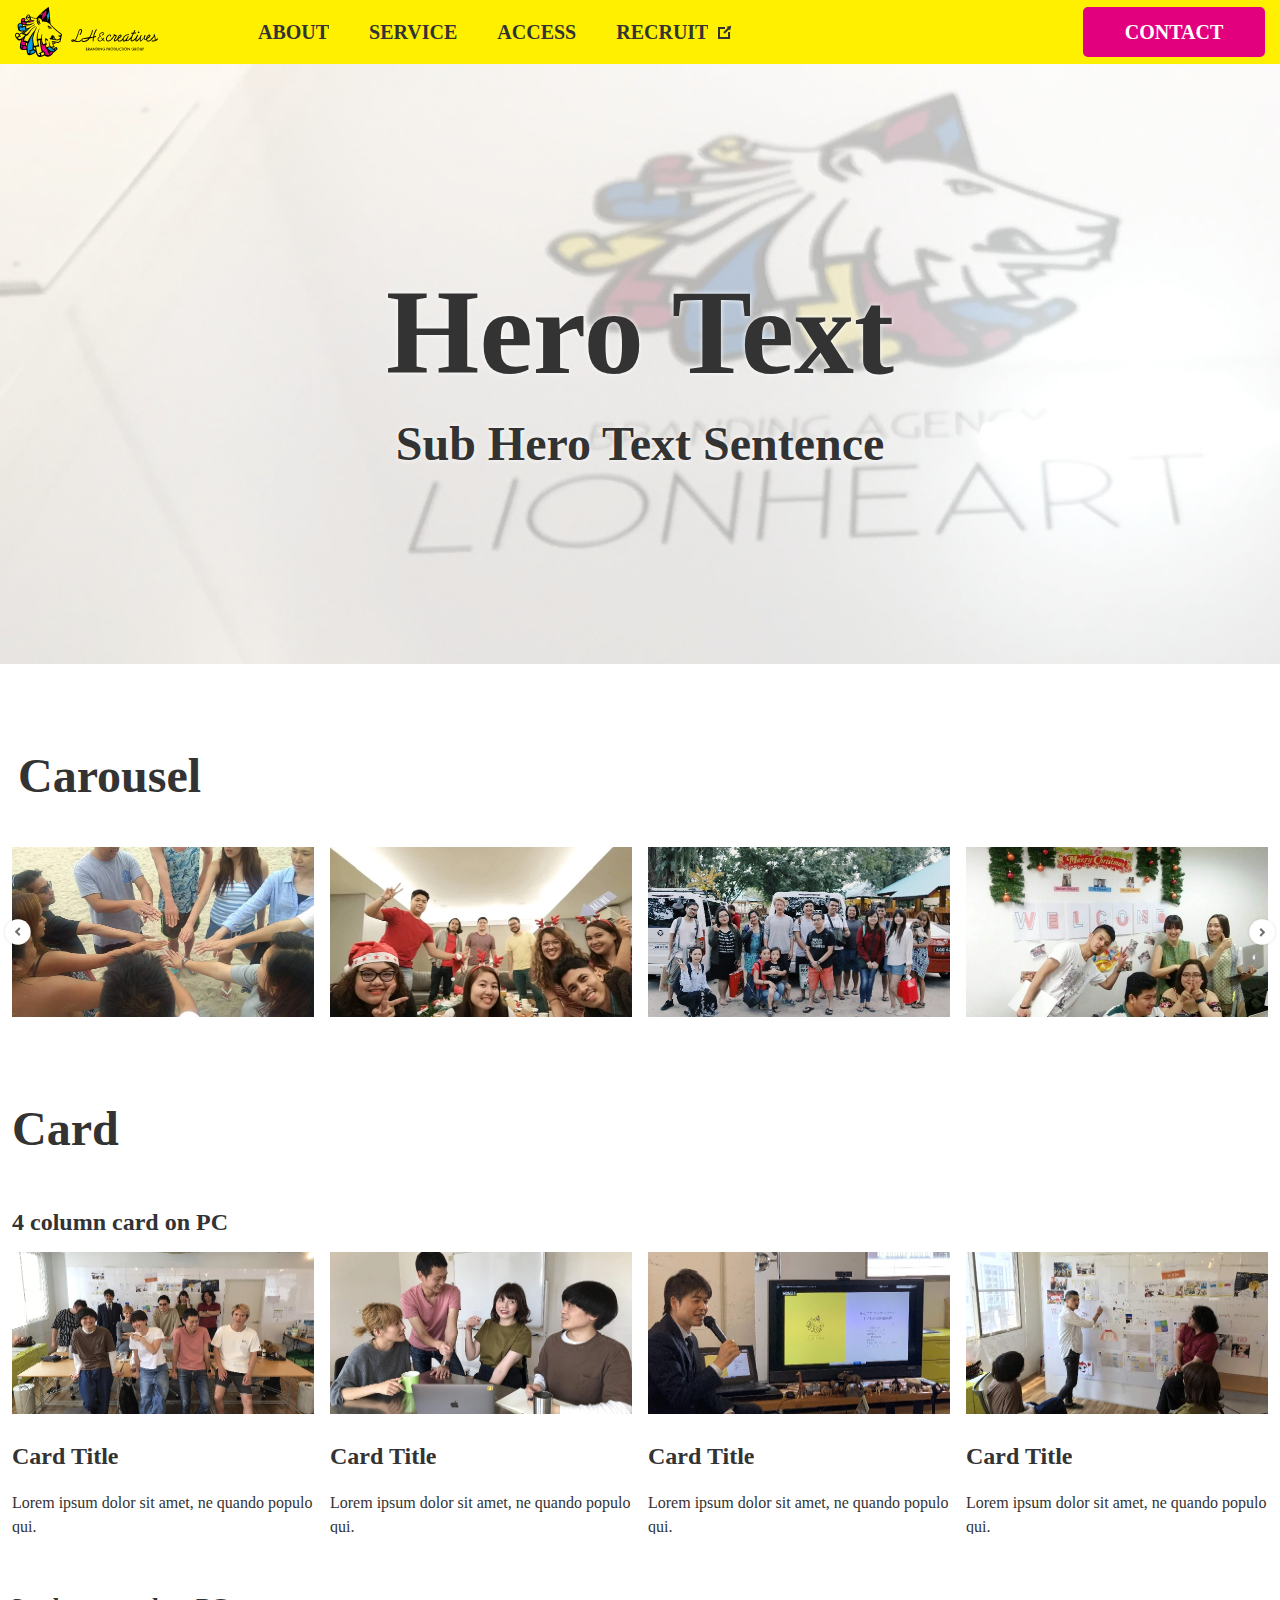
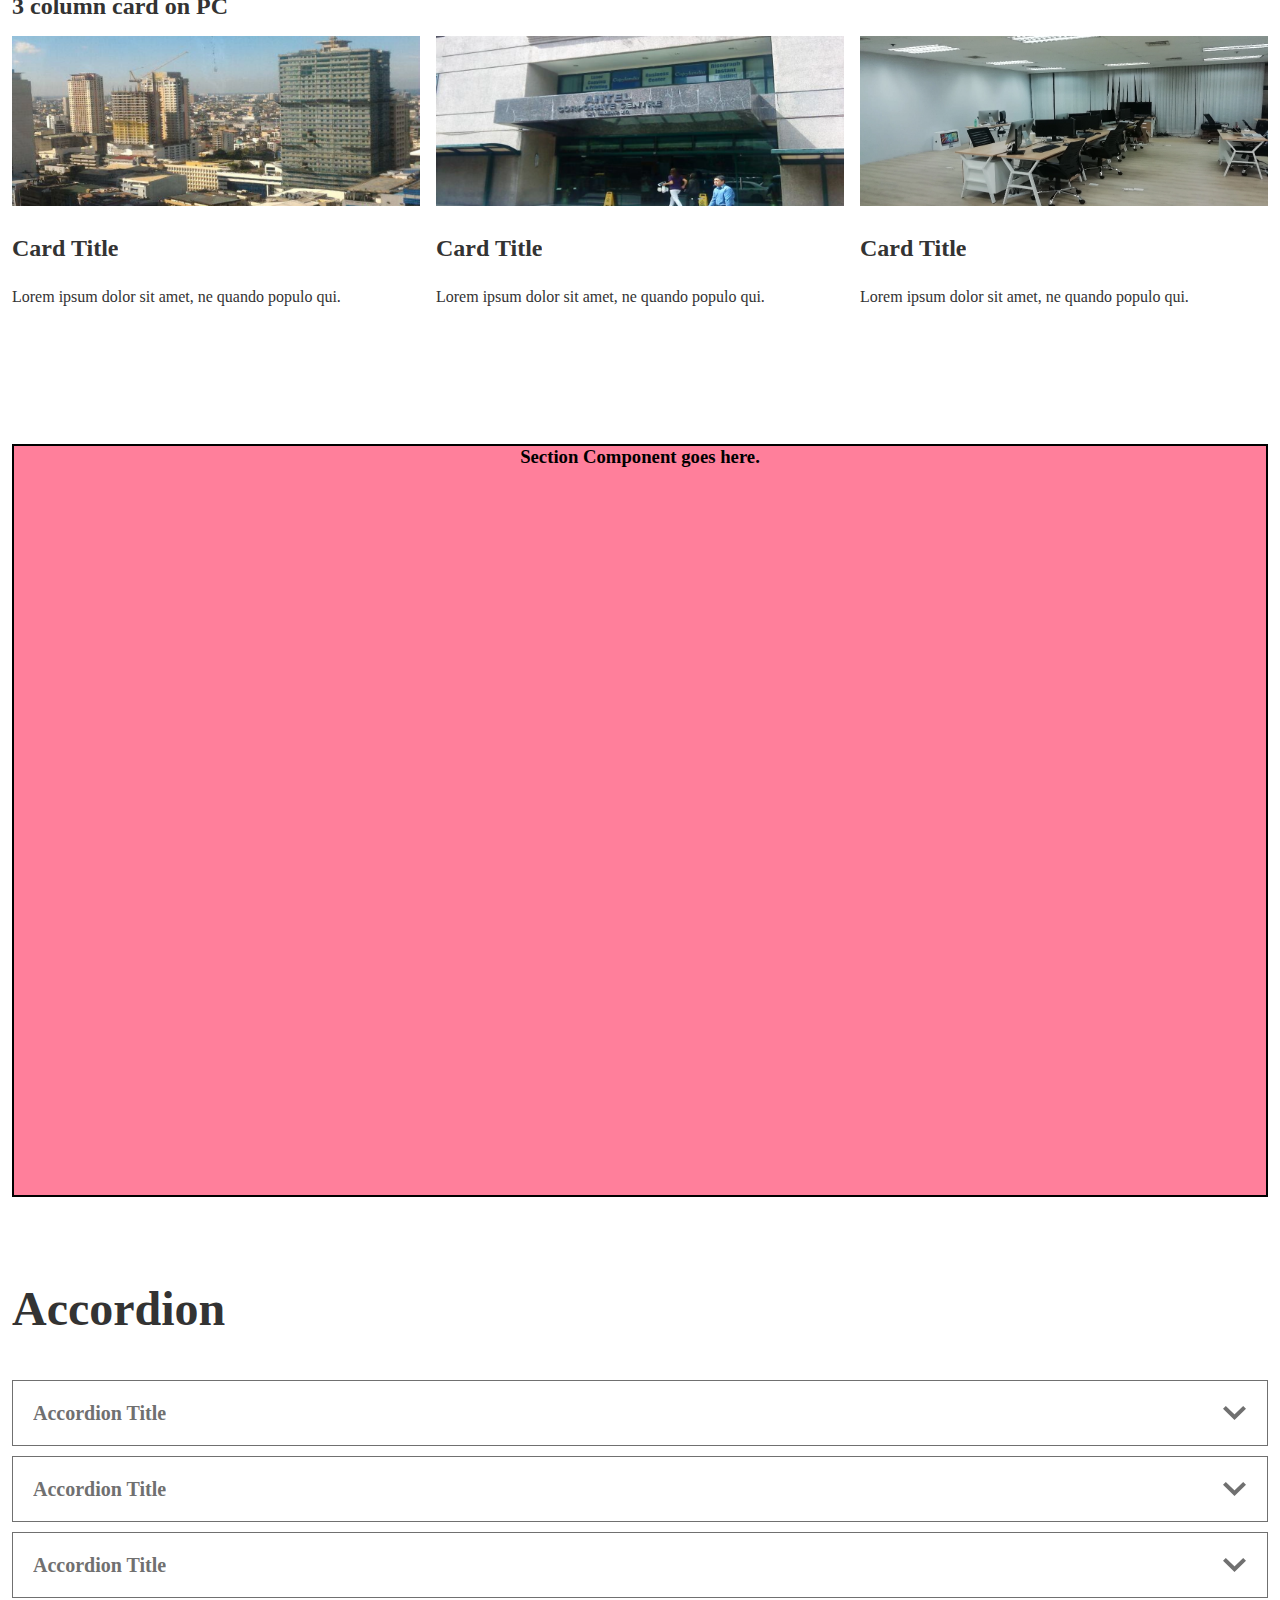
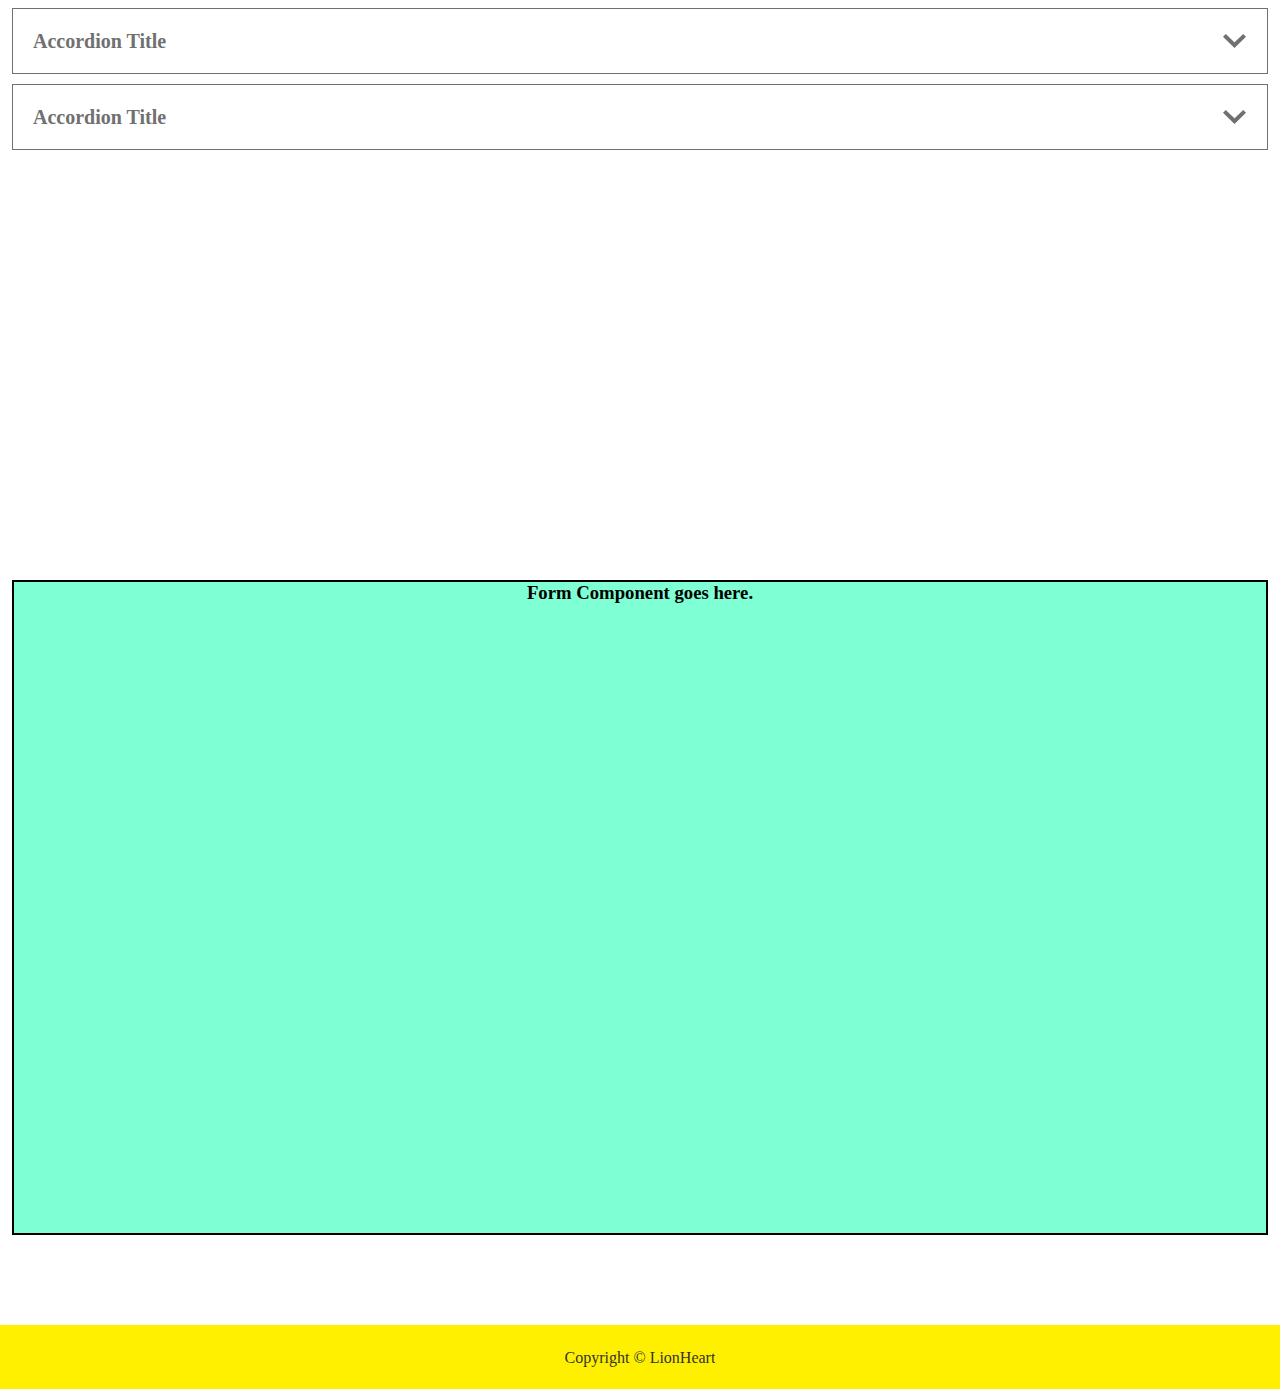
==== commit 9a1e2745: "feat: add footer section" ====
--- a/index.html
+++ b/index.html
@@ -17,7 +17,7 @@
       <div id="form"></div>
     </main>
     <footer id="footer">
-      <h3>Footer Content goes here.</h3>
+      <p>Copyright © LionHeart</p>
     </footer>
 
     <script>
--- a/css/global.css
+++ b/css/global.css
@@ -42,7 +42,6 @@
 }
 
 #card {
-  border: 2px solid black;
   height: 847px;
   max-width: 1256px;
   margin: 0 auto 90px auto;
@@ -69,9 +68,15 @@
 }
 
 footer {
-  border: 2px solid black;
   height: 64px;
   min-width: 100%;
   background: var(--main-yellow) 0% 0% no-repeat padding-box;
   background: #FFF000 0% 0% no-repeat padding-box;
+  display: flex;
+  justify-content: center;
+  align-items: center;
+  text-align: center;
+  font: normal normal normal 16px/21px Roboto;
+  letter-spacing: 0px;
+  color: #333333;
 }
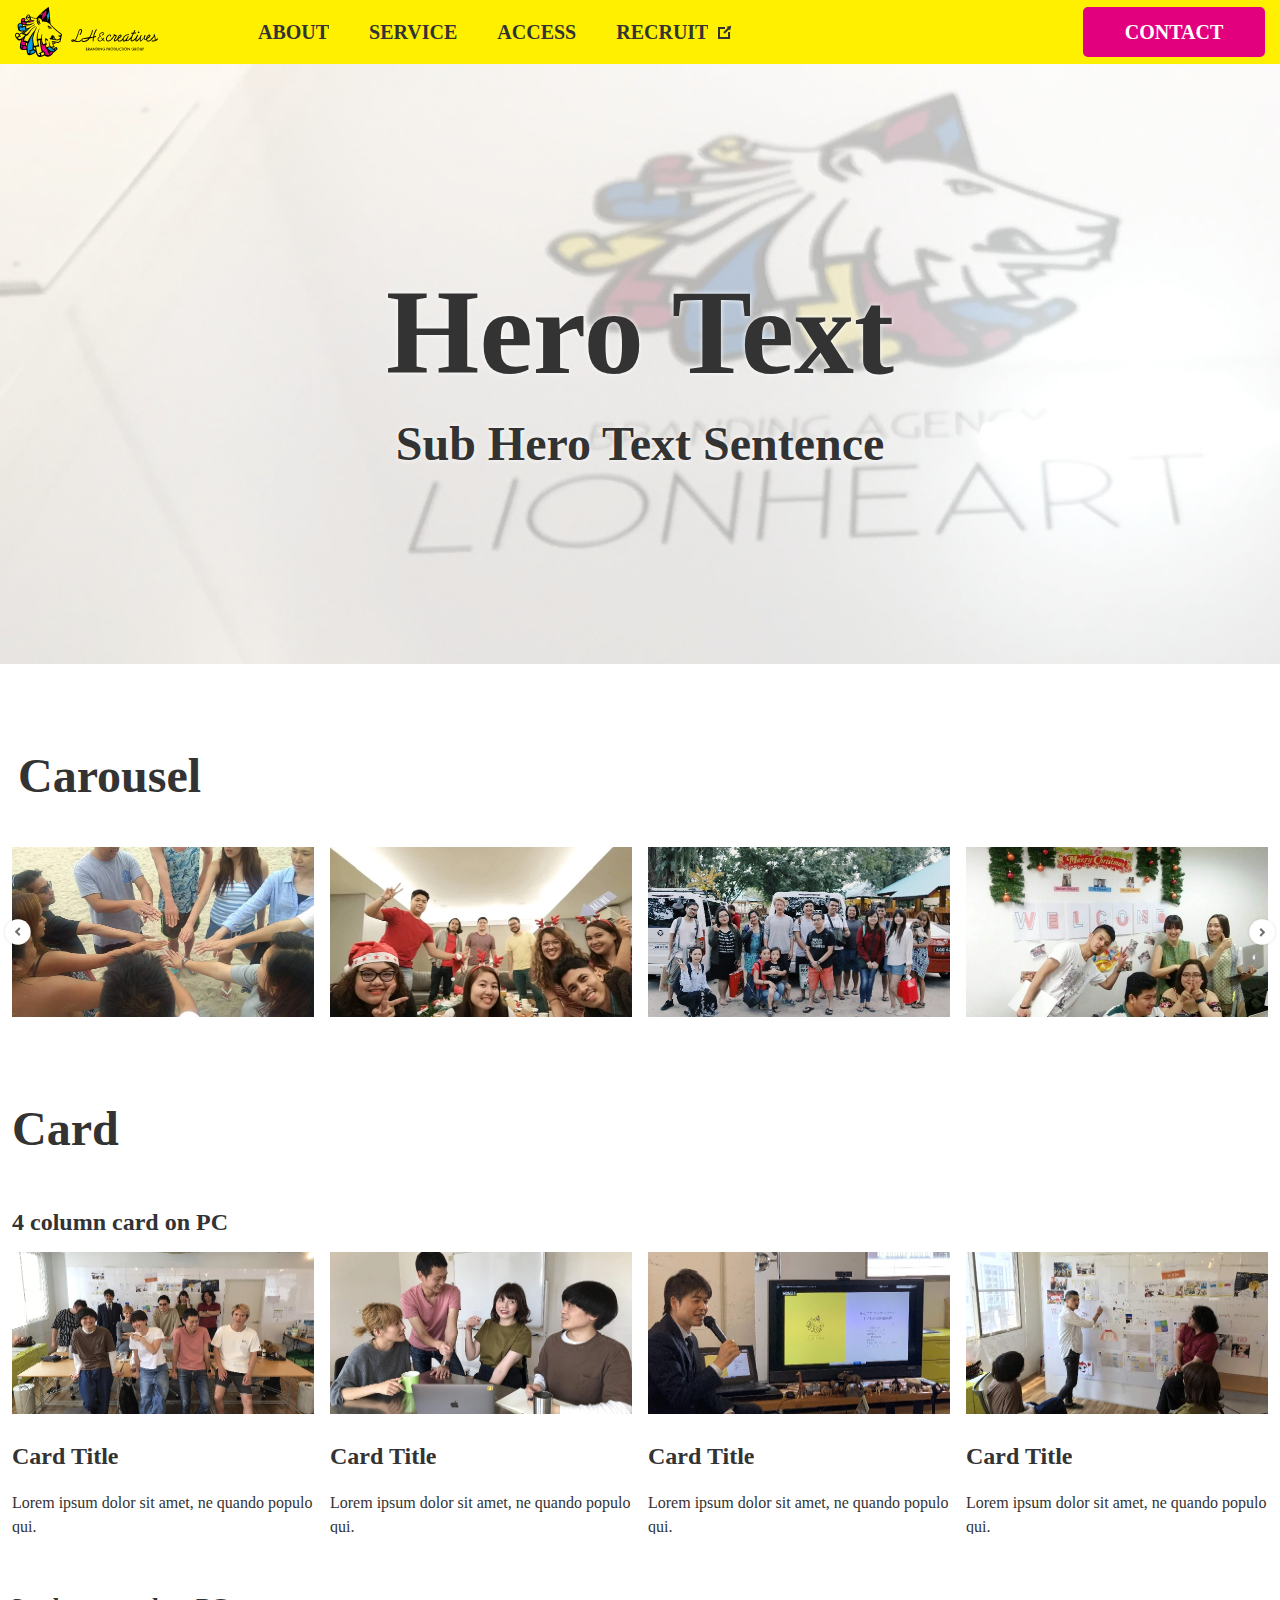
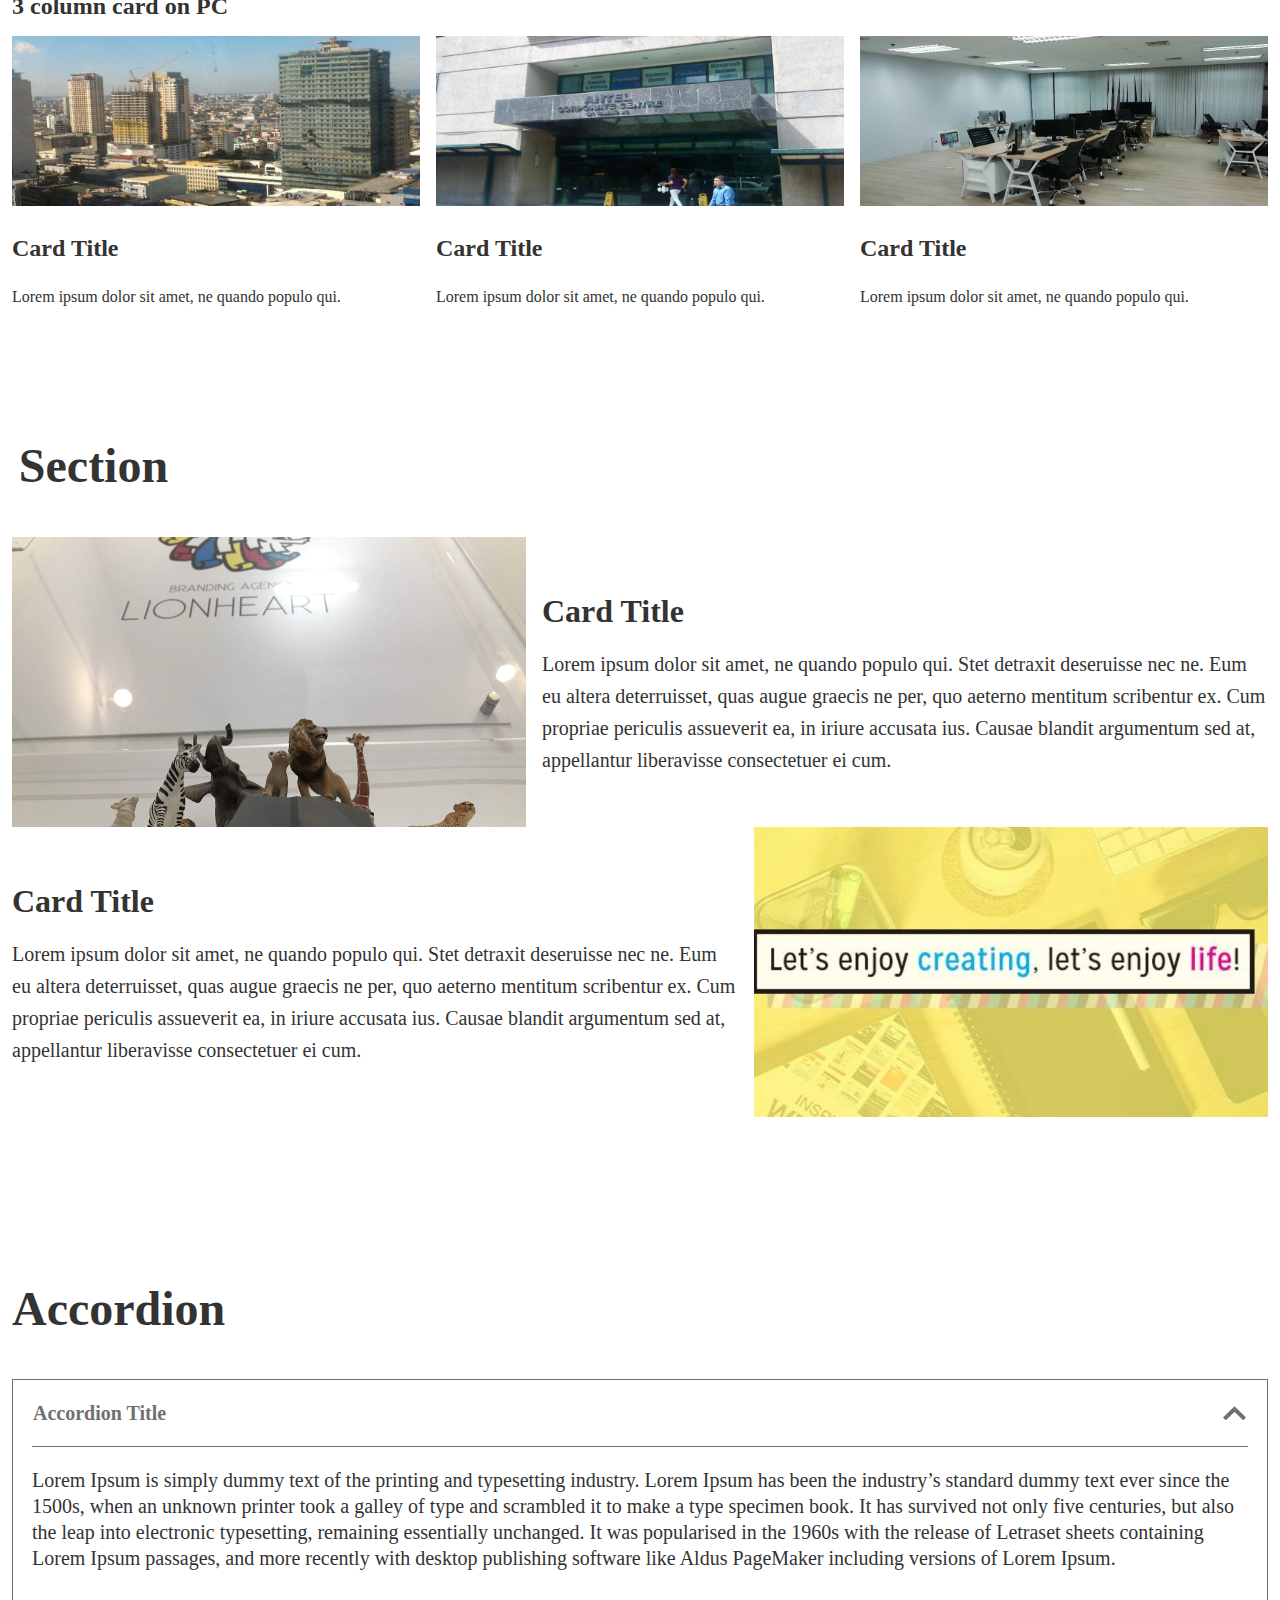
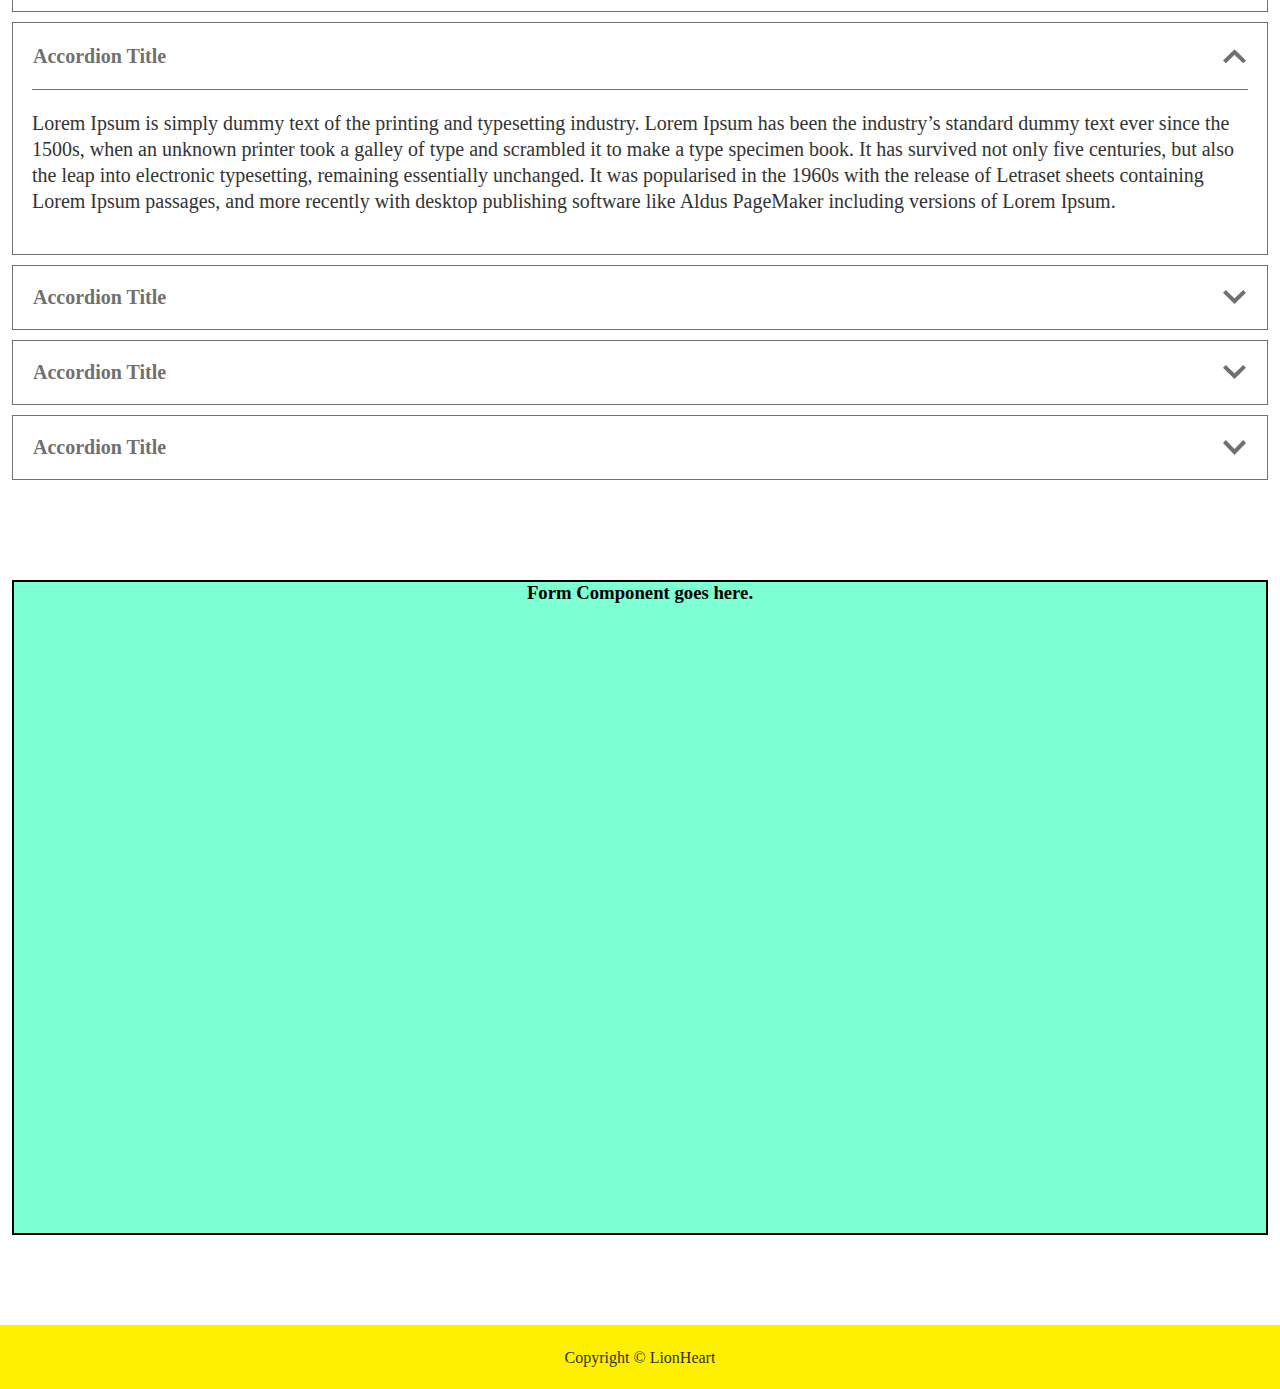
==== commit 2a6e7c09: "feat: add default open accordions and add toggle accordion function" ====
--- a/index.html
+++ b/index.html
@@ -80,20 +80,28 @@
             document.getElementById('accordion').innerHTML = data;
 
             const accordions = document.querySelectorAll('.accordion');
+            accordions[0].classList.toggle('open');
+            accordions[1].classList.toggle('open');
 
             accordions.forEach((accordion) => {
               const arrow = accordion.querySelector('.accordion-arrow');
               const header = accordion.querySelector('.accordion-header');
               const content = accordion.querySelector('.accordion-content');
+              
+              const toggleAccordion = () => {
+                if (accordion.classList.contains('open')) {
+                    content.style.display = 'flex';
+                    content.style.marginBottom = 'auto';
+                } else {
+                  content.style.display = 'none';
+                }
+              }
+
+              toggleAccordion();
 
               arrow.addEventListener('click', () => {
                 accordion.classList.toggle('open');
-                if (accordion.classList.contains('open')) {
-                  content.style.display = 'flex';
-                  content.style.marginBottom = 'auto';
-                } else {
-                  content.style.display = 'none';
-                }
+                toggleAccordion();
               });
             });
           });
--- a/css/global.css
+++ b/css/global.css
@@ -48,7 +48,6 @@
 }
 
 #section {
-  border: 2px solid black;
   height: 753px;
   max-width: 1256px;
   margin: 0 auto 90px auto;
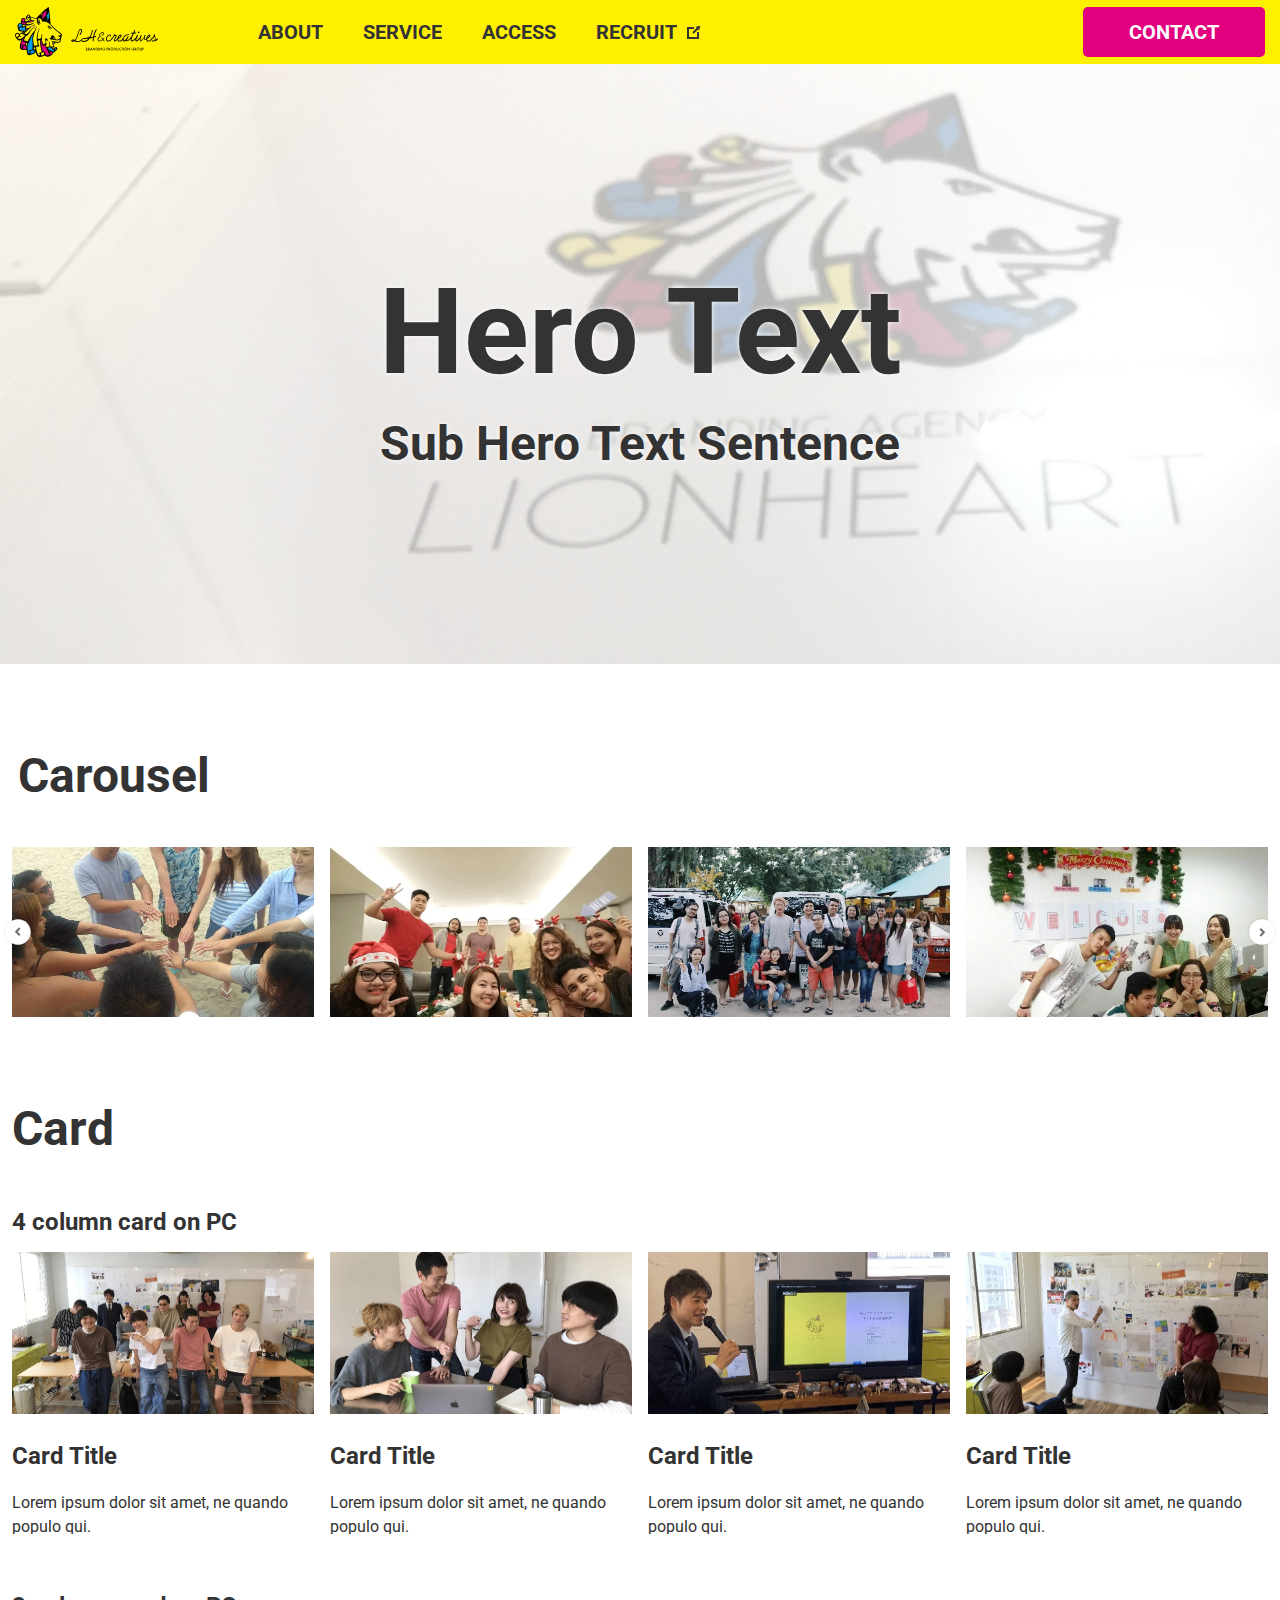
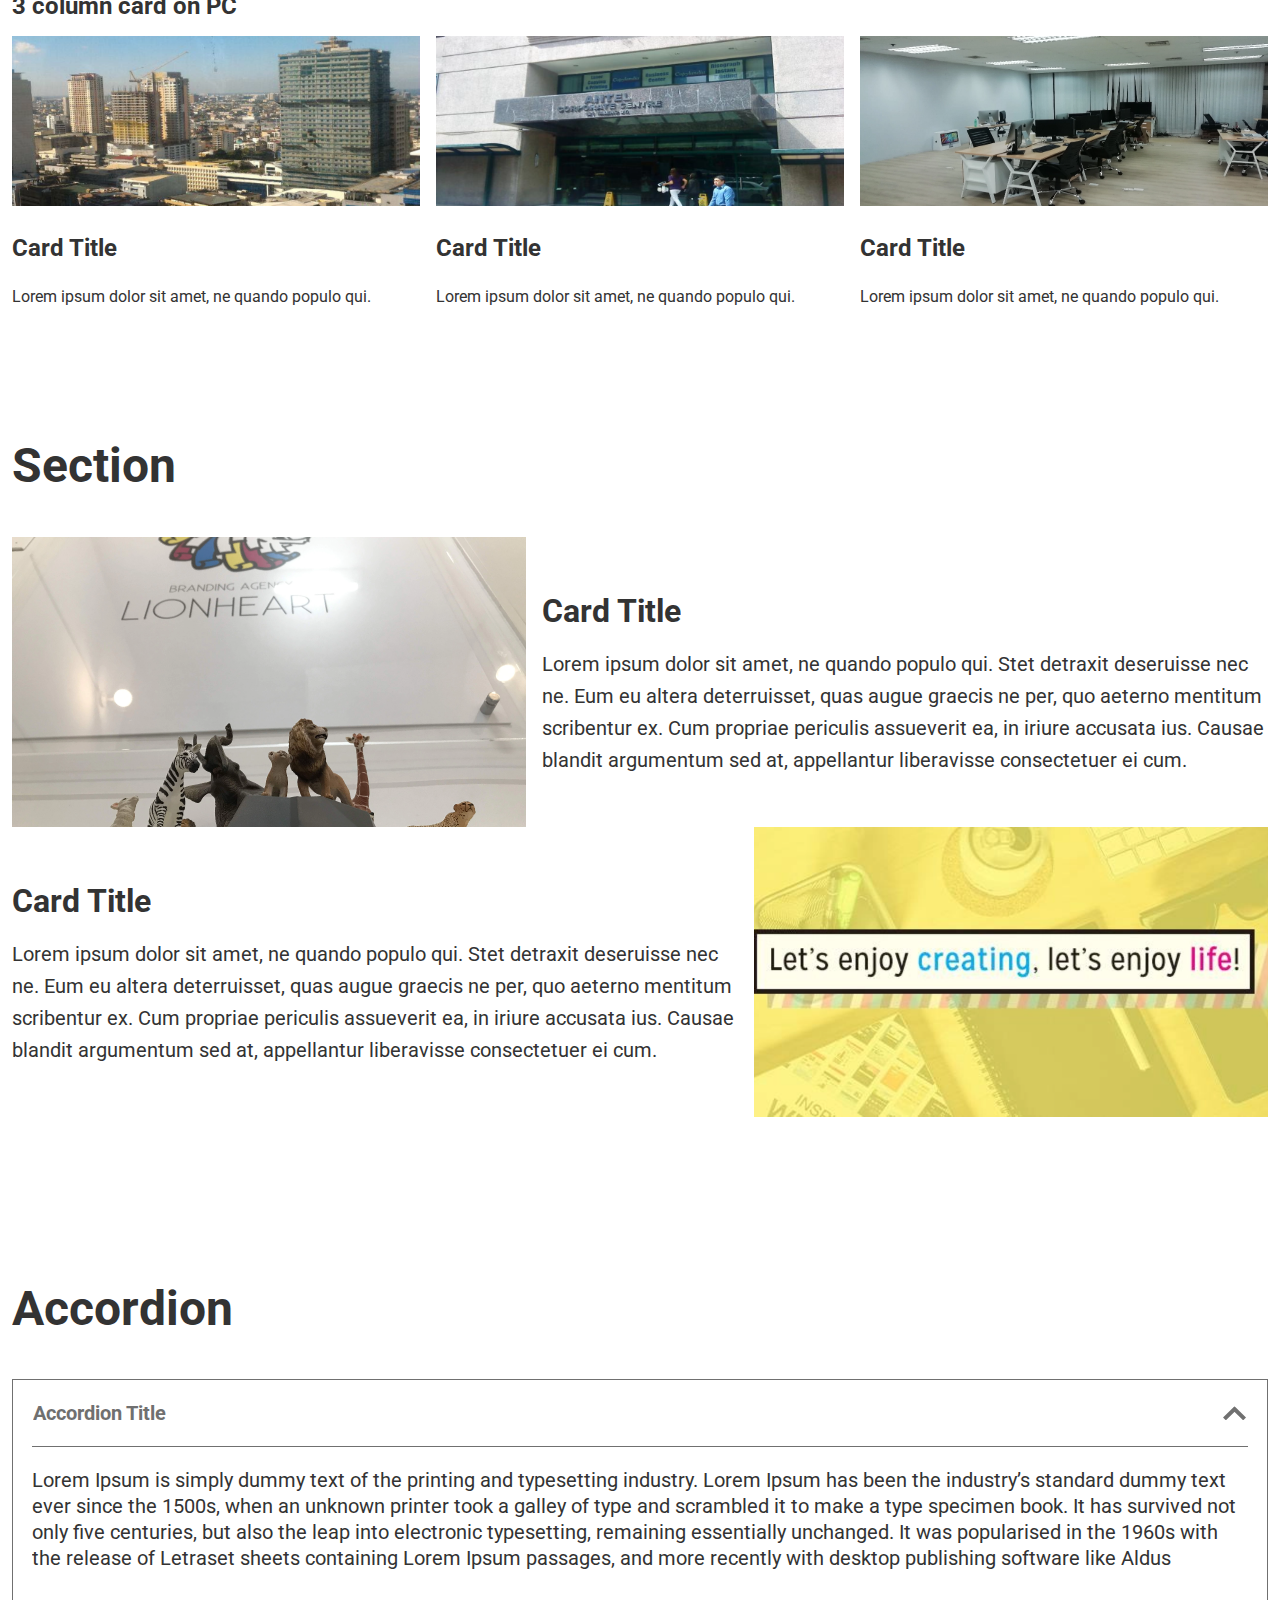
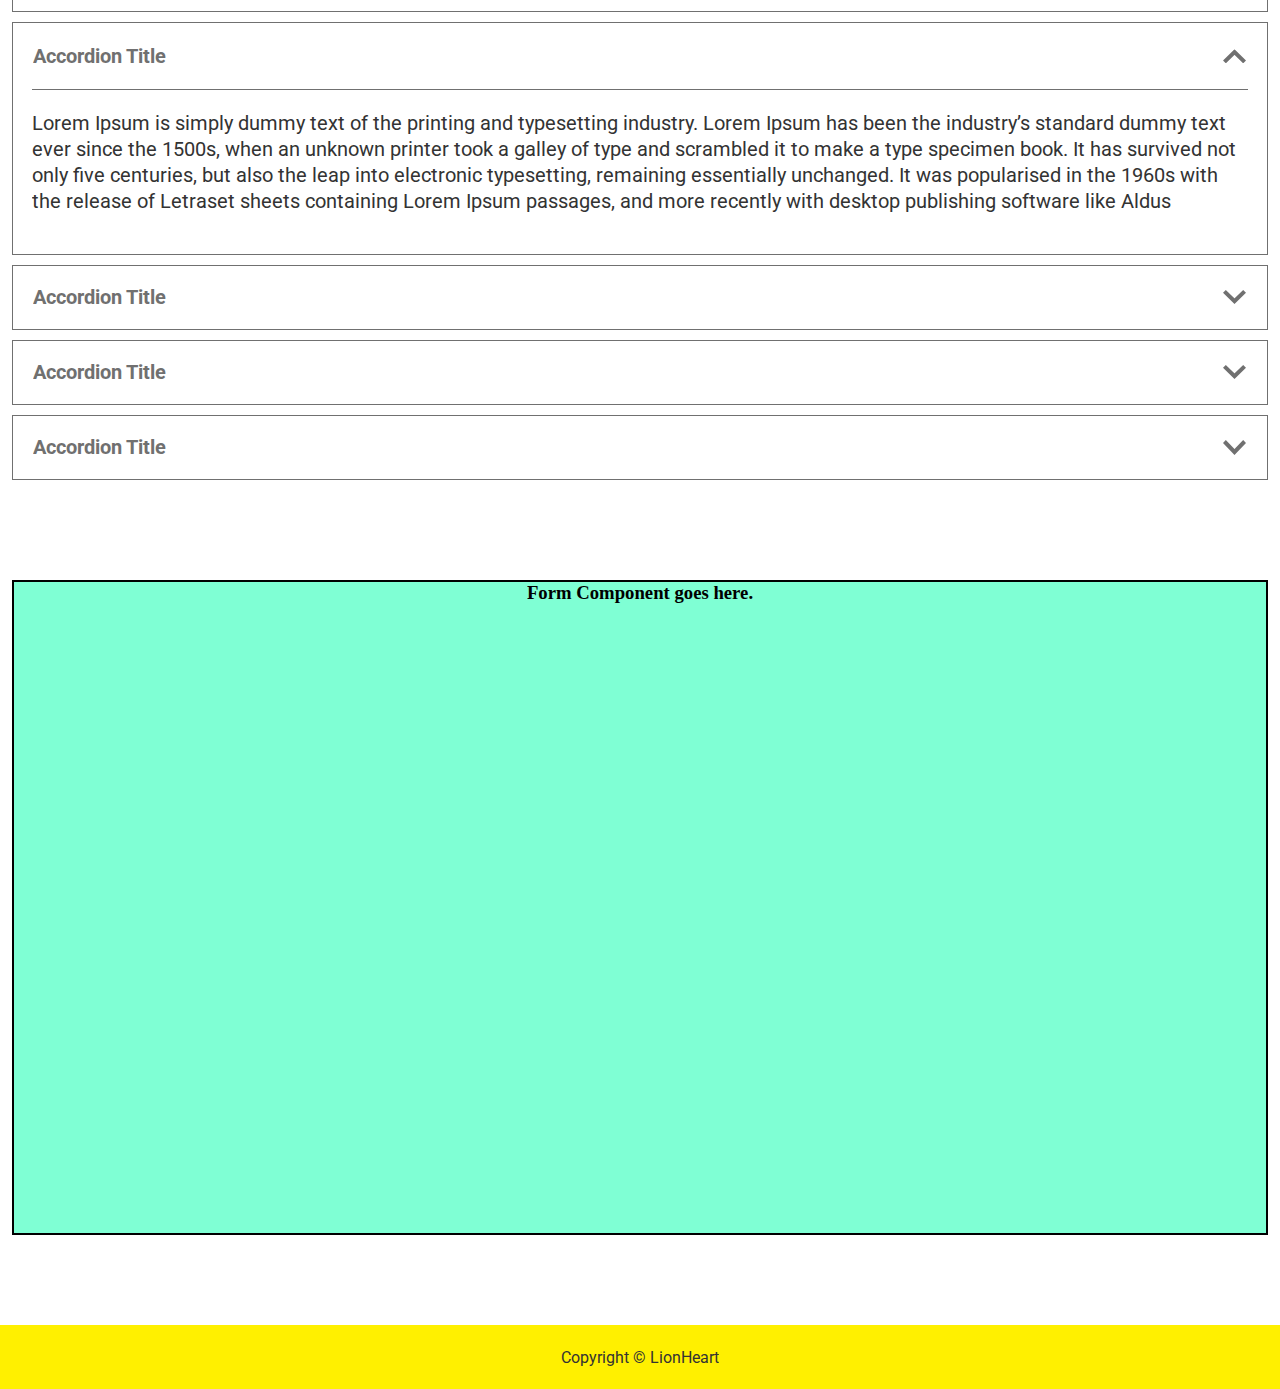
==== commit 9fd187d2: "fix: add google fonts stylesheet" ====
--- a/index.html
+++ b/index.html
@@ -5,6 +5,9 @@
     <meta name="viewport" content="width=device-width, initial-scale=1.0">
     <title>Website Component</title>
     <link rel="stylesheet" href="css/global.css">
+    <link rel="preconnect" href="https://fonts.googleapis.com">
+    <link rel="preconnect" href="https://fonts.gstatic.com" crossorigin>
+    <link href="https://fonts.googleapis.com/css2?family=Roboto:ital,wght@0,100;0,300;0,400;0,500;0,700;0,900;1,100;1,300;1,400;1,500;1,700;1,900&display=swap" rel="stylesheet">
   </head>
   <body>
     <header id="header"></header>
